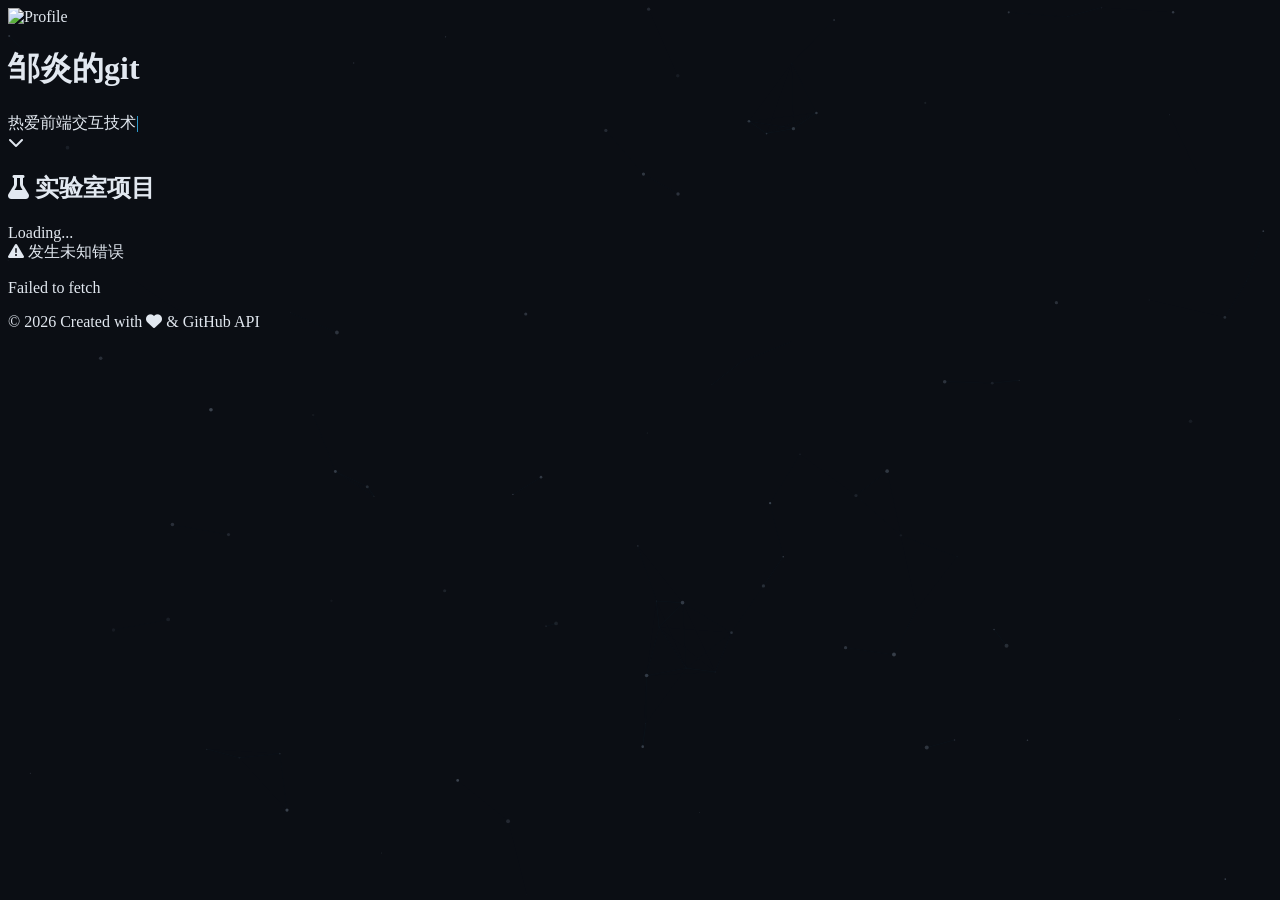
==== index.html @ 2c451dfa "Auto-deploy via Uploader: index.html" ====
<!DOCTYPE html>
<html lang="zh-CN">
<head>
    <meta charset="UTF-8">
    <meta name="viewport" content="width=device-width, initial-scale=1.0">
    <title>我的创意工坊 | Creative Lab</title>
    <script src="https://cdn.tailwindcss.com"></script>
    <link href="https://cdnjs.cloudflare.com/ajax/libs/font-awesome/6.4.0/css/all.min.css" rel="stylesheet">
    <link href="https://fonts.googleapis.com/css2?family=JetBrains+Mono:wght@400;700&family=Noto+Sans+SC:wght@400;700&display=swap" rel="stylesheet">
    
    <script>
        tailwind.config = {
            theme: {
                extend: {
                    fontFamily: {
                        mono: ['"JetBrains Mono"', 'monospace'],
                        sans: ['"Noto Sans SC"', 'sans-serif'],
                    },
                    animation: {
                        'float': 'float 6s ease-in-out infinite',
                        'cursor': 'cursor .75s step-end infinite',
                    },
                    keyframes: {
                        float: {
                            '0%, 100%': { transform: 'translateY(0)' },
                            '50%': { transform: 'translateY(-20px)' },
                        },
                        cursor: {
                            '0%, 100%': { opacity: '1' },
                            '50%': { opacity: '0' },
                        }
                    }
                }
            }
        }
    </script>

    <style>
        body {
            background-color: #0b0e14;
            color: #e2e8f0;
            overflow-x: hidden;
        }

        /* 滚动条美化 */
        ::-webkit-scrollbar { width: 8px; }
        ::-webkit-scrollbar-track { background: #0b0e14; }
        ::-webkit-scrollbar-thumb { background: #334155; border-radius: 4px; }
        ::-webkit-scrollbar-thumb:hover { background: #475569; }

        /* 玻璃拟态卡片 */
        .glass-card {
            background: rgba(30, 41, 59, 0.4);
            backdrop-filter: blur(12px);
            -webkit-backdrop-filter: blur(12px);
            border: 1px solid rgba(255, 255, 255, 0.05);
            transition: all 0.4s cubic-bezier(0.175, 0.885, 0.32, 1.275);
        }

        .glass-card:hover {
            transform: translateY(-10px) scale(1.02);
            background: rgba(30, 41, 59, 0.6);
            border-color: rgba(56, 189, 248, 0.3);
            box-shadow: 0 20px 40px -10px rgba(0, 0, 0, 0.5);
        }

        /* 打字机光标 */
        .typing-cursor::after {
            content: '|';
            animation: cursor .75s step-end infinite;
            color: #38bdf8;
        }

        /* 封面图渐变遮罩 */
        .card-gradient {
            background: linear-gradient(to bottom, transparent 0%, rgba(15, 23, 42, 0.9) 100%);
        }
        
        #canvas-bg {
            position: fixed;
            top: 0;
            left: 0;
            width: 100%;
            height: 100%;
            z-index: -1;
            opacity: 0.6;
        }
    </style>
</head>
<body class="font-sans antialiased selection:bg-blue-500 selection:text-white">

    <!-- 粒子背景 -->
    <canvas id="canvas-bg"></canvas>

    <!-- 核心容器 -->
    <div class="min-h-screen flex flex-col items-center relative z-10">

        <!-- Header / Hero Section -->
        <header class="w-full max-w-6xl px-6 pt-20 pb-12 flex flex-col items-center justify-center text-center min-h-[60vh]">
            
            <!-- 头像容器 -->
            <div class="relative group mb-8">
                <div class="absolute -inset-1 bg-gradient-to-r from-cyan-400 to-purple-600 rounded-full blur opacity-50 group-hover:opacity-100 transition duration-500 animate-float"></div>
                <img id="avatar" src="https://github.com/github.png" 
                     class="relative w-32 h-32 md:w-40 md:h-40 rounded-full border-4 border-slate-900 object-cover shadow-2xl z-10 transition transform group-hover:scale-105" 
                     alt="Profile">
            </div>

            <!-- 名字 -->
            <h1 id="displayName" class="text-4xl md:text-6xl font-bold text-transparent bg-clip-text bg-gradient-to-r from-white to-slate-400 mb-4 tracking-tight">
                Developer
            </h1>

            <!-- 打字机特效区域 -->
            <div class="h-8 md:h-10 mb-8 font-mono text-lg md:text-2xl text-blue-400">
                <span id="typewriter" class="typing-cursor"></span>
            </div>

            <!-- 向下滚动提示 -->
            <div class="absolute bottom-10 animate-bounce cursor-pointer opacity-50 hover:opacity-100 transition" onclick="scrollToProjects()">
                <i class="fa-solid fa-chevron-down text-2xl"></i>
            </div>
        </header>

        <!-- 项目列表区 -->
        <main id="projects-section" class="w-full max-w-7xl px-4 pb-20">
            <div class="flex items-center justify-between mb-8 px-2">
                <h2 class="text-2xl font-bold text-white flex items-center">
                    <i class="fa-solid fa-flask text-purple-500 mr-3"></i> 实验室项目
                </h2>
                <div id="project-count" class="text-xs font-mono text-slate-500 bg-slate-800 px-3 py-1 rounded-full border border-slate-700">
                    Loading...
                </div>
            </div>

            <!-- 项目网格 -->
            <div id="projectGrid" class="grid grid-cols-1 md:grid-cols-2 lg:grid-cols-3 gap-6 md:gap-8">
                <!-- 这里的卡片会由 JS 生成 -->
            </div>

            <!-- 错误提示 -->
            <div id="errorMsg" class="hidden text-center py-12 w-full">
                <div class="inline-block p-4 rounded-lg bg-red-900/20 border border-red-500/30 text-red-400 max-w-xl">
                    <div class="flex flex-col items-center">
                        <i class="fa-solid fa-triangle-exclamation text-3xl mb-3"></i>
                        <span id="errorText" class="font-bold">加载失败</span>
                        <p id="errorDetail" class="text-sm mt-2 text-red-300/70"></p>
                    </div>
                </div>
            </div>
            
            <!-- 加载中 -->
            <div id="loader" class="flex justify-center py-20">
                <div class="flex items-center space-x-2">
                    <div class="w-3 h-3 bg-blue-500 rounded-full animate-bounce" style="animation-delay: 0s"></div>
                    <div class="w-3 h-3 bg-purple-500 rounded-full animate-bounce" style="animation-delay: 0.1s"></div>
                    <div class="w-3 h-3 bg-cyan-500 rounded-full animate-bounce" style="animation-delay: 0.2s"></div>
                </div>
            </div>
        </main>

        <footer class="w-full border-t border-slate-800 bg-slate-900/50 py-8 text-center text-slate-500 text-sm backdrop-blur-sm">
            <p>&copy; <span id="year"></span> Created with <i class="fa-solid fa-heart text-red-500 mx-1"></i> & GitHub API</p>
        </footer>

    </div>

    <!-- 核心逻辑 -->
    <script>
        // ==========================================
        // 👇 这里是唯一需要你修改的地方 👇
        // ==========================================
        const CONFIG = {
            // 你的 GitHub 用户名 (必须完全一致)
            username: "zouyan979", 
            
            // 你的仓库名称 (根据你的截图，我帮你改成了 quanbu)
            // 如果你的游戏其实在 starry-hollow 仓库，请把这里改成 "starry-hollow"
            repo: "quanbu",
            
            // 你的昵称 (显示在网页中间的大标题)
            name: "邹炎的git",
            
            // 打字机显示的文字 (会自动轮播)
            typingTexts: [
                "热爱前端交互技术",
                "正在探索 Web 摄像头的无限可能",
                "HTML5 / Canvas / AI / Creative Coding",
                "这里存放着我的奇思妙想..."
            ]
        };
        // ==========================================
        
        // 初始化页面
        document.getElementById('displayName').innerText = CONFIG.name;
        document.getElementById('avatar').src = `https://github.com/${CONFIG.username}.png`;
        document.getElementById('year').innerText = new Date().getFullYear();

        /* ------------------------------------------------
           1. 打字机特效逻辑
        ------------------------------------------------ */
        const typeWriterElement = document.getElementById('typewriter');
        let textIndex = 0;
        let charIndex = 0;
        let isDeleting = false;
        let typeSpeed = 100;

        function type() {
            const currentText = CONFIG.typingTexts[textIndex];
            
            if (isDeleting) {
                typeWriterElement.innerText = currentText.substring(0, charIndex - 1);
                charIndex--;
                typeSpeed = 50; // 删除速度快一点
            } else {
                typeWriterElement.innerText = currentText.substring(0, charIndex + 1);
                charIndex++;
                typeSpeed = 100; // 打字速度正常
            }

            if (!isDeleting && charIndex === currentText.length) {
                isDeleting = true;
                typeSpeed = 2000; // 打完一句话，停顿2秒
            } else if (isDeleting && charIndex === 0) {
                isDeleting = false;
                textIndex = (textIndex + 1) % CONFIG.typingTexts.length;
                typeSpeed = 500; // 删完一句话，停顿0.5秒
            }

            setTimeout(type, typeSpeed);
        }
        // 启动打字机
        document.addEventListener('DOMContentLoaded', type);


        /* ------------------------------------------------
           2. 智能项目获取与卡片生成
        ------------------------------------------------ */
        async function fetchProjects() {
            const grid = document.getElementById('projectGrid');
            const loader = document.getElementById('loader');
            const errorArea = document.getElementById('errorMsg');
            const countBadge = document.getElementById('project-count');
            const errorText = document.getElementById('errorText');
            const errorDetail = document.getElementById('errorDetail');

            try {
                // 加上时间戳防止缓存
                const response = await fetch(`https://api.github.com/repos/${CONFIG.username}/${CONFIG.repo}/contents/?t=${Date.now()}`);
                
                if (!response.ok) {
                    if (response.status === 403) {
                        throw new Error("访问频率受限 (403)");
                    } else if (response.status === 404) {
                        throw new Error("找不到仓库 (404)");
                    } else {
                        throw new Error(`连接错误 (${response.status})`);
                    }
                }
                
                const data = await response.json();

                // 筛选 HTML 文件
                const projects = data.filter(file => 
                    file.name.endsWith('.html') && 
                    file.name !== 'index.html' && 
                    file.name !== 'uploader.html' && 
                    !file.name.includes('404')
                );

                loader.classList.add('hidden');
                countBadge.innerText = `${projects.length} Projects`;

                if (projects.length === 0) {
                    grid.innerHTML = `<div class="col-span-full text-center text-slate-500 py-10 border border-dashed border-slate-700 rounded-xl">
                        <i class="fa-solid fa-box-open text-4xl mb-4"></i><br>
                        仓库 "${CONFIG.repo}" 里还没有 HTML 文件。<br>快去上传你的第一个作品吧！
                    </div>`;
                    return;
                }

                projects.forEach((file, index) => {
                    // 延迟动画，制造瀑布流效果
                    setTimeout(() => {
                        const card = createCard(file);
                        grid.innerHTML += card;
                    }, index * 100);
                });

            } catch (err) {
                loader.classList.add('hidden');
                errorArea.classList.remove('hidden');
                
                if (err.message.includes("403")) {
                    errorText.innerText = "刷新太快，触发 GitHub 限制";
                    errorDetail.innerText = "GitHub 限制每小时只能请求 60 次 API。您刚才刷新次数过多。\n请休息 30-60 分钟后再试，或者切换手机热点（换个IP）试试。";
                } else if (err.message.includes("404")) {
                    errorText.innerText = `找不到仓库 "${CONFIG.repo}"`;
                    errorDetail.innerText = `请确认 settings 里仓库名是否为 "${CONFIG.repo}"，且状态为 Public。`;
                } else {
                    errorText.innerText = "发生未知错误";
                    errorDetail.innerText = err.message;
                }
            }
        }

        // 根据文件名生成好看的样式
        function getProjectStyle(filename) {
            const name = filename.toLowerCase();
            
            // 默认样式
            let style = {
                gradient: "from-slate-700 to-slate-900",
                icon: "fa-code",
                tag: "Experiment",
                color: "text-slate-400"
            };

            // 规则匹配
            if (name.includes('magic') || name.includes('cloak') || name.includes('隐形')) {
                style = { gradient: "from-violet-600 to-indigo-600", icon: "fa-wand-magic-sparkles", tag: "Visual FX", color: "text-violet-400" };
            } else if (name.includes('game') || name.includes('123') || name.includes('red') || name.includes('play')) {
                style = { gradient: "from-rose-500 to-red-600", icon: "fa-gamepad", tag: "Game", color: "text-rose-400" };
            } else if (name.includes('cam') || name.includes('photo') || name.includes('mirror')) {
                style = { gradient: "from-cyan-500 to-blue-600", icon: "fa-camera", tag: "WebCam", color: "text-cyan-400" };
            } else if (name.includes('ai') || name.includes('gpt') || name.includes('smart')) {
                style = { gradient: "from-emerald-400 to-teal-600", icon: "fa-robot", tag: "AI Demo", color: "text-emerald-400" };
            }

            return style;
        }

        function createCard(file) {
            const cleanName = file.name.replace('.html', '').replace(/[-_]/g, ' ').toUpperCase();
            const url = `https://${CONFIG.username}.github.io/${CONFIG.repo}/${file.name}`;
            const style = getProjectStyle(file.name);

            return `
            <a href="${url}" class="glass-card block relative rounded-2xl overflow-hidden group h-64 flex flex-col justify-between animate-float" style="animation-duration: ${6 + Math.random() * 4}s; animation-delay: ${Math.random()}s;">
                <!-- 顶部视觉区域 -->
                <div class="h-32 bg-gradient-to-br ${style.gradient} relative p-6 flex flex-col justify-between transition-all duration-500 group-hover:h-full group-hover:scale-110">
                    <div class="flex justify-between items-start z-10">
                        <div class="bg-black/30 backdrop-blur-md p-3 rounded-lg text-white shadow-lg">
                            <i class="fa-solid ${style.icon} text-xl"></i>
                        </div>
                        <span class="text-[10px] font-bold tracking-wider uppercase bg-white/20 px-2 py-1 rounded text-white backdrop-blur-md border border-white/10">
                            ${style.tag}
                        </span>
                    </div>
                    <!-- 装饰图案 -->
                    <i class="fa-solid ${style.icon} absolute -bottom-6 -right-6 text-9xl opacity-10 rotate-12 group-hover:rotate-0 transition duration-700"></i>
                </div>

                <!-- 底部信息区域 -->
                <div class="p-6 relative bg-slate-900/40 flex-1 flex flex-col justify-end">
                    <!-- 渐变遮罩，防止文字看不清 -->
                    <div class="absolute inset-0 card-gradient opacity-0 group-hover:opacity-100 transition duration-300 pointer-events-none"></div>
                    
                    <div class="relative z-10">
                        <h3 class="text-xl font-bold text-white mb-1 group-hover:text-transparent group-hover:bg-clip-text group-hover:bg-gradient-to-r group-hover:from-white group-hover:to-slate-300 transition-all">
                            ${cleanName}
                        </h3>
                        <p class="text-xs text-slate-400 group-hover:text-white/80 transition-colors">
                            点击进入体验 <i class="fa-solid fa-arrow-right ml-1 opacity-0 group-hover:opacity-100 group-hover:translate-x-1 transition-all"></i>
                        </p>
                    </div>
                </div>
            </a>
            `;
        }

        function scrollToProjects() {
            document.getElementById('projects-section').scrollIntoView({ behavior: 'smooth' });
        }

        fetchProjects();

        /* ------------------------------------------------
           3. 粒子星空背景 (Canvas)
        ------------------------------------------------ */
        const canvas = document.getElementById('canvas-bg');
        const ctx = canvas.getContext('2d');
        let width, height;
        let particles = [];

        function resize() {
            width = canvas.width = window.innerWidth;
            height = canvas.height = window.innerHeight;
        }
        window.addEventListener('resize', resize);
        resize();

        class Particle {
            constructor() {
                this.x = Math.random() * width;
                this.y = Math.random() * height;
                this.vx = (Math.random() - 0.5) * 0.5;
                this.vy = (Math.random() - 0.5) * 0.5;
                this.size = Math.random() * 2;
                this.alpha = Math.random() * 0.5 + 0.1;
            }
            update() {
                this.x += this.vx;
                this.y += this.vy;
                if (this.x < 0) this.x = width;
                if (this.x > width) this.x = 0;
                if (this.y < 0) this.y = height;
                if (this.y > height) this.y = 0;
            }
            draw() {
                ctx.fillStyle = `rgba(148, 163, 184, ${this.alpha})`; // Slate-400
                ctx.beginPath();
                ctx.arc(this.x, this.y, this.size, 0, Math.PI * 2);
                ctx.fill();
            }
        }

        function initParticles() {
            particles = [];
            const count = Math.min(window.innerWidth / 10, 100); // 根据屏幕宽度决定数量
            for (let i = 0; i < count; i++) {
                particles.push(new Particle());
            }
        }

        function animateParticles() {
            ctx.clearRect(0, 0, width, height);
            
            // 连线逻辑
            for (let i = 0; i < particles.length; i++) {
                const p = particles[i];
                p.update();
                p.draw();

                for (let j = i + 1; j < particles.length; j++) {
                    const p2 = particles[j];
                    const dx = p.x - p2.x;
                    const dy = p.y - p2.y;
                    const dist = Math.sqrt(dx*dx + dy*dy);

                    if (dist < 100) {
                        ctx.strokeStyle = `rgba(56, 189, 248, ${0.1 - dist/1000})`; // Blue line
                        ctx.lineWidth = 0.5;
                        ctx.beginPath();
                        ctx.moveTo(p.x, p.y);
                        ctx.lineTo(p2.x, p2.y);
                        ctx.stroke();
                    }
                }
            }
            requestAnimationFrame(animateParticles);
        }

        initParticles();
        animateParticles();

    </script>
</body>
</html>
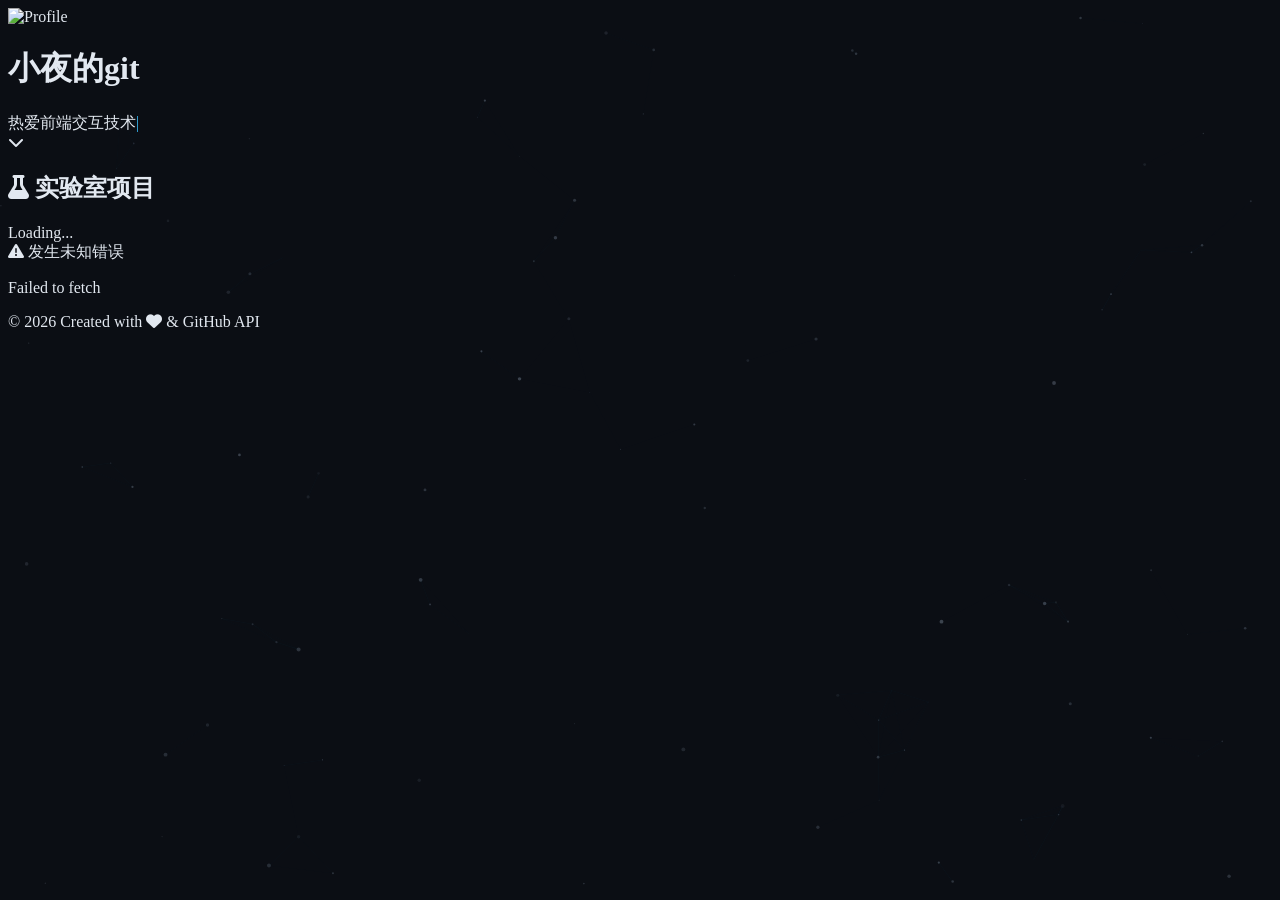
==== commit a14e7980: "Update index.html" ====
--- a/index.html
+++ b/index.html
@@ -179,7 +179,7 @@
             repo: "quanbu",
             
             // 你的昵称 (显示在网页中间的大标题)
-            name: "邹炎的git",
+            name: "小夜的git",
             
             // 打字机显示的文字 (会自动轮播)
             typingTexts: [
@@ -456,4 +456,5 @@
 
     </script>
 </body>
-</html>+
+</html>
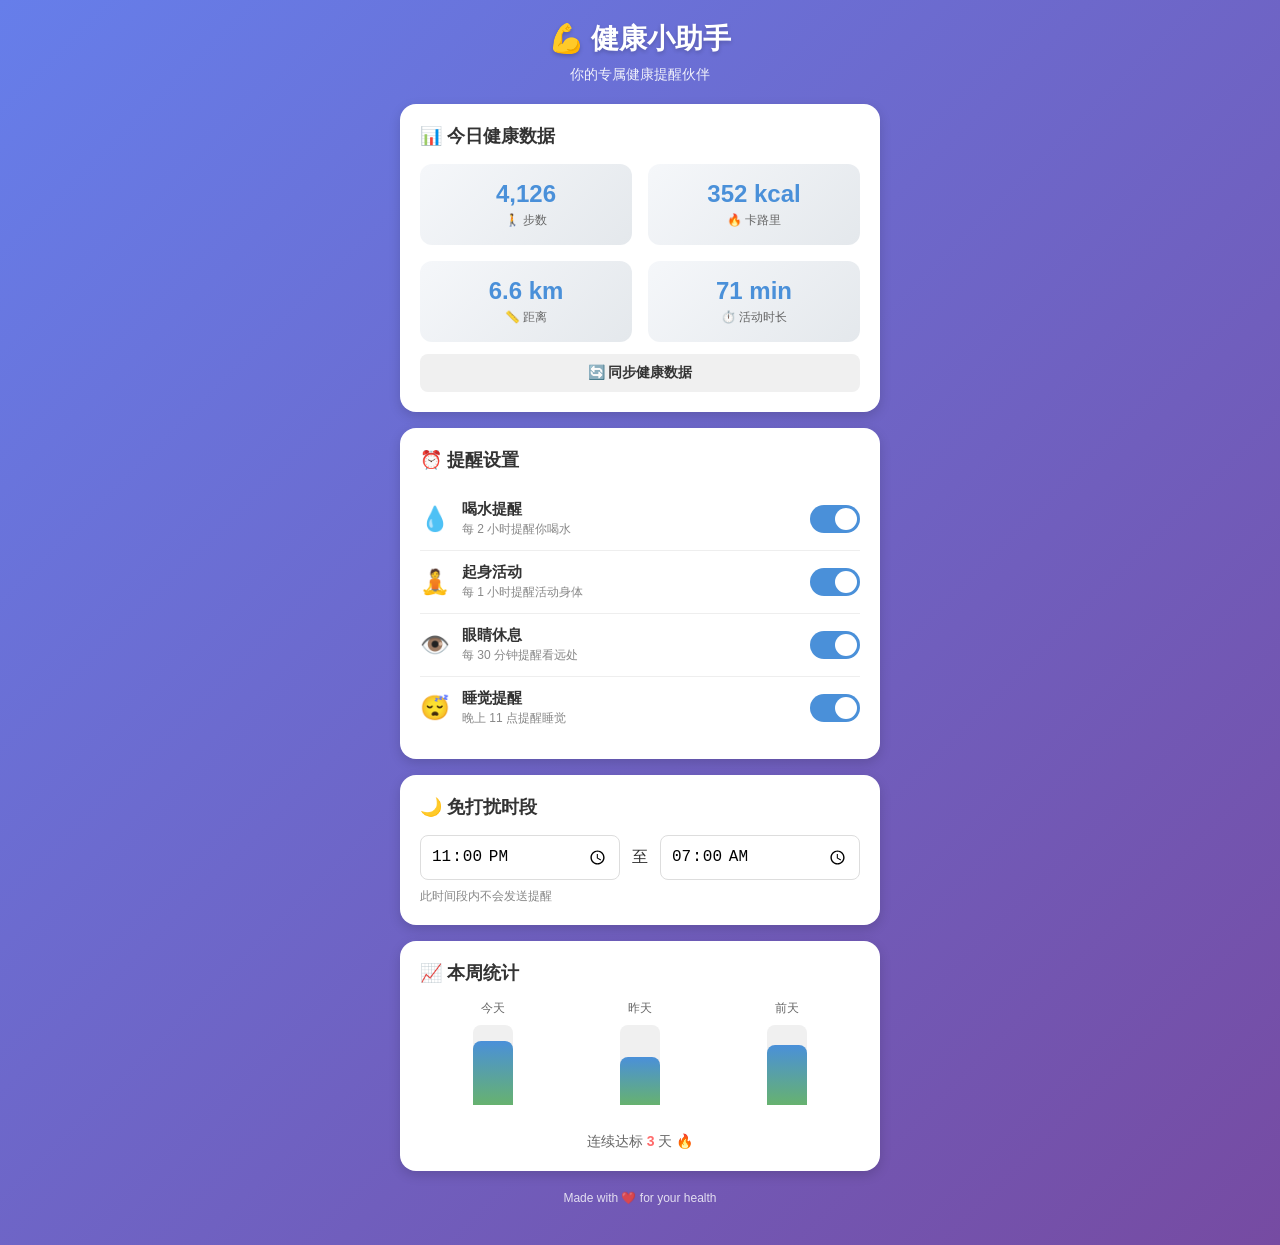
==== commit 4ea24488: "Initial commit: Health Reminder PWA" ====
--- a/index.html
+++ b/index.html
@@ -1,460 +1,152 @@
-<!DOCTYPE html>
-<html lang="zh-CN">
-<head>
-    <meta charset="UTF-8">
-    <meta name="viewport" content="width=device-width, initial-scale=1.0">
-    <title>我的创意工坊 | Creative Lab</title>
-    <script src="https://cdn.tailwindcss.com"></script>
-    <link href="https://cdnjs.cloudflare.com/ajax/libs/font-awesome/6.4.0/css/all.min.css" rel="stylesheet">
-    <link href="https://fonts.googleapis.com/css2?family=JetBrains+Mono:wght@400;700&family=Noto+Sans+SC:wght@400;700&display=swap" rel="stylesheet">
-    
-    <script>
-        tailwind.config = {
-            theme: {
-                extend: {
-                    fontFamily: {
-                        mono: ['"JetBrains Mono"', 'monospace'],
-                        sans: ['"Noto Sans SC"', 'sans-serif'],
-                    },
-                    animation: {
-                        'float': 'float 6s ease-in-out infinite',
-                        'cursor': 'cursor .75s step-end infinite',
-                    },
-                    keyframes: {
-                        float: {
-                            '0%, 100%': { transform: 'translateY(0)' },
-                            '50%': { transform: 'translateY(-20px)' },
-                        },
-                        cursor: {
-                            '0%, 100%': { opacity: '1' },
-                            '50%': { opacity: '0' },
-                        }
-                    }
-                }
-            }
-        }
-    </script>
-
-    <style>
-        body {
-            background-color: #0b0e14;
-            color: #e2e8f0;
-            overflow-x: hidden;
-        }
-
-        /* 滚动条美化 */
-        ::-webkit-scrollbar { width: 8px; }
-        ::-webkit-scrollbar-track { background: #0b0e14; }
-        ::-webkit-scrollbar-thumb { background: #334155; border-radius: 4px; }
-        ::-webkit-scrollbar-thumb:hover { background: #475569; }
-
-        /* 玻璃拟态卡片 */
-        .glass-card {
-            background: rgba(30, 41, 59, 0.4);
-            backdrop-filter: blur(12px);
-            -webkit-backdrop-filter: blur(12px);
-            border: 1px solid rgba(255, 255, 255, 0.05);
-            transition: all 0.4s cubic-bezier(0.175, 0.885, 0.32, 1.275);
-        }
-
-        .glass-card:hover {
-            transform: translateY(-10px) scale(1.02);
-            background: rgba(30, 41, 59, 0.6);
-            border-color: rgba(56, 189, 248, 0.3);
-            box-shadow: 0 20px 40px -10px rgba(0, 0, 0, 0.5);
-        }
-
-        /* 打字机光标 */
-        .typing-cursor::after {
-            content: '|';
-            animation: cursor .75s step-end infinite;
-            color: #38bdf8;
-        }
-
-        /* 封面图渐变遮罩 */
-        .card-gradient {
-            background: linear-gradient(to bottom, transparent 0%, rgba(15, 23, 42, 0.9) 100%);
-        }
-        
-        #canvas-bg {
-            position: fixed;
-            top: 0;
-            left: 0;
-            width: 100%;
-            height: 100%;
-            z-index: -1;
-            opacity: 0.6;
-        }
-    </style>
-</head>
-<body class="font-sans antialiased selection:bg-blue-500 selection:text-white">
-
-    <!-- 粒子背景 -->
-    <canvas id="canvas-bg"></canvas>
-
-    <!-- 核心容器 -->
-    <div class="min-h-screen flex flex-col items-center relative z-10">
-
-        <!-- Header / Hero Section -->
-        <header class="w-full max-w-6xl px-6 pt-20 pb-12 flex flex-col items-center justify-center text-center min-h-[60vh]">
-            
-            <!-- 头像容器 -->
-            <div class="relative group mb-8">
-                <div class="absolute -inset-1 bg-gradient-to-r from-cyan-400 to-purple-600 rounded-full blur opacity-50 group-hover:opacity-100 transition duration-500 animate-float"></div>
-                <img id="avatar" src="https://github.com/github.png" 
-                     class="relative w-32 h-32 md:w-40 md:h-40 rounded-full border-4 border-slate-900 object-cover shadow-2xl z-10 transition transform group-hover:scale-105" 
-                     alt="Profile">
-            </div>
-
-            <!-- 名字 -->
-            <h1 id="displayName" class="text-4xl md:text-6xl font-bold text-transparent bg-clip-text bg-gradient-to-r from-white to-slate-400 mb-4 tracking-tight">
-                Developer
-            </h1>
-
-            <!-- 打字机特效区域 -->
-            <div class="h-8 md:h-10 mb-8 font-mono text-lg md:text-2xl text-blue-400">
-                <span id="typewriter" class="typing-cursor"></span>
-            </div>
-
-            <!-- 向下滚动提示 -->
-            <div class="absolute bottom-10 animate-bounce cursor-pointer opacity-50 hover:opacity-100 transition" onclick="scrollToProjects()">
-                <i class="fa-solid fa-chevron-down text-2xl"></i>
-            </div>
-        </header>
-
-        <!-- 项目列表区 -->
-        <main id="projects-section" class="w-full max-w-7xl px-4 pb-20">
-            <div class="flex items-center justify-between mb-8 px-2">
-                <h2 class="text-2xl font-bold text-white flex items-center">
-                    <i class="fa-solid fa-flask text-purple-500 mr-3"></i> 实验室项目
-                </h2>
-                <div id="project-count" class="text-xs font-mono text-slate-500 bg-slate-800 px-3 py-1 rounded-full border border-slate-700">
-                    Loading...
-                </div>
-            </div>
-
-            <!-- 项目网格 -->
-            <div id="projectGrid" class="grid grid-cols-1 md:grid-cols-2 lg:grid-cols-3 gap-6 md:gap-8">
-                <!-- 这里的卡片会由 JS 生成 -->
-            </div>
-
-            <!-- 错误提示 -->
-            <div id="errorMsg" class="hidden text-center py-12 w-full">
-                <div class="inline-block p-4 rounded-lg bg-red-900/20 border border-red-500/30 text-red-400 max-w-xl">
-                    <div class="flex flex-col items-center">
-                        <i class="fa-solid fa-triangle-exclamation text-3xl mb-3"></i>
-                        <span id="errorText" class="font-bold">加载失败</span>
-                        <p id="errorDetail" class="text-sm mt-2 text-red-300/70"></p>
-                    </div>
-                </div>
-            </div>
-            
-            <!-- 加载中 -->
-            <div id="loader" class="flex justify-center py-20">
-                <div class="flex items-center space-x-2">
-                    <div class="w-3 h-3 bg-blue-500 rounded-full animate-bounce" style="animation-delay: 0s"></div>
-                    <div class="w-3 h-3 bg-purple-500 rounded-full animate-bounce" style="animation-delay: 0.1s"></div>
-                    <div class="w-3 h-3 bg-cyan-500 rounded-full animate-bounce" style="animation-delay: 0.2s"></div>
-                </div>
-            </div>
-        </main>
-
-        <footer class="w-full border-t border-slate-800 bg-slate-900/50 py-8 text-center text-slate-500 text-sm backdrop-blur-sm">
-            <p>&copy; <span id="year"></span> Created with <i class="fa-solid fa-heart text-red-500 mx-1"></i> & GitHub API</p>
-        </footer>
-
-    </div>
-
-    <!-- 核心逻辑 -->
-    <script>
-        // ==========================================
-        // 👇 这里是唯一需要你修改的地方 👇
-        // ==========================================
-        const CONFIG = {
-            // 你的 GitHub 用户名 (必须完全一致)
-            username: "zouyan979", 
-            
-            // 你的仓库名称 (根据你的截图，我帮你改成了 quanbu)
-            // 如果你的游戏其实在 starry-hollow 仓库，请把这里改成 "starry-hollow"
-            repo: "quanbu",
-            
-            // 你的昵称 (显示在网页中间的大标题)
-            name: "小夜的git",
-            
-            // 打字机显示的文字 (会自动轮播)
-            typingTexts: [
-                "热爱前端交互技术",
-                "正在探索 Web 摄像头的无限可能",
-                "HTML5 / Canvas / AI / Creative Coding",
-                "这里存放着我的奇思妙想..."
-            ]
-        };
-        // ==========================================
-        
-        // 初始化页面
-        document.getElementById('displayName').innerText = CONFIG.name;
-        document.getElementById('avatar').src = `https://github.com/${CONFIG.username}.png`;
-        document.getElementById('year').innerText = new Date().getFullYear();
-
-        /* ------------------------------------------------
-           1. 打字机特效逻辑
-        ------------------------------------------------ */
-        const typeWriterElement = document.getElementById('typewriter');
-        let textIndex = 0;
-        let charIndex = 0;
-        let isDeleting = false;
-        let typeSpeed = 100;
-
-        function type() {
-            const currentText = CONFIG.typingTexts[textIndex];
-            
-            if (isDeleting) {
-                typeWriterElement.innerText = currentText.substring(0, charIndex - 1);
-                charIndex--;
-                typeSpeed = 50; // 删除速度快一点
-            } else {
-                typeWriterElement.innerText = currentText.substring(0, charIndex + 1);
-                charIndex++;
-                typeSpeed = 100; // 打字速度正常
-            }
-
-            if (!isDeleting && charIndex === currentText.length) {
-                isDeleting = true;
-                typeSpeed = 2000; // 打完一句话，停顿2秒
-            } else if (isDeleting && charIndex === 0) {
-                isDeleting = false;
-                textIndex = (textIndex + 1) % CONFIG.typingTexts.length;
-                typeSpeed = 500; // 删完一句话，停顿0.5秒
-            }
-
-            setTimeout(type, typeSpeed);
-        }
-        // 启动打字机
-        document.addEventListener('DOMContentLoaded', type);
-
-
-        /* ------------------------------------------------
-           2. 智能项目获取与卡片生成
-        ------------------------------------------------ */
-        async function fetchProjects() {
-            const grid = document.getElementById('projectGrid');
-            const loader = document.getElementById('loader');
-            const errorArea = document.getElementById('errorMsg');
-            const countBadge = document.getElementById('project-count');
-            const errorText = document.getElementById('errorText');
-            const errorDetail = document.getElementById('errorDetail');
-
-            try {
-                // 加上时间戳防止缓存
-                const response = await fetch(`https://api.github.com/repos/${CONFIG.username}/${CONFIG.repo}/contents/?t=${Date.now()}`);
-                
-                if (!response.ok) {
-                    if (response.status === 403) {
-                        throw new Error("访问频率受限 (403)");
-                    } else if (response.status === 404) {
-                        throw new Error("找不到仓库 (404)");
-                    } else {
-                        throw new Error(`连接错误 (${response.status})`);
-                    }
-                }
-                
-                const data = await response.json();
-
-                // 筛选 HTML 文件
-                const projects = data.filter(file => 
-                    file.name.endsWith('.html') && 
-                    file.name !== 'index.html' && 
-                    file.name !== 'uploader.html' && 
-                    !file.name.includes('404')
-                );
-
-                loader.classList.add('hidden');
-                countBadge.innerText = `${projects.length} Projects`;
-
-                if (projects.length === 0) {
-                    grid.innerHTML = `<div class="col-span-full text-center text-slate-500 py-10 border border-dashed border-slate-700 rounded-xl">
-                        <i class="fa-solid fa-box-open text-4xl mb-4"></i><br>
-                        仓库 "${CONFIG.repo}" 里还没有 HTML 文件。<br>快去上传你的第一个作品吧！
-                    </div>`;
-                    return;
-                }
-
-                projects.forEach((file, index) => {
-                    // 延迟动画，制造瀑布流效果
-                    setTimeout(() => {
-                        const card = createCard(file);
-                        grid.innerHTML += card;
-                    }, index * 100);
-                });
-
-            } catch (err) {
-                loader.classList.add('hidden');
-                errorArea.classList.remove('hidden');
-                
-                if (err.message.includes("403")) {
-                    errorText.innerText = "刷新太快，触发 GitHub 限制";
-                    errorDetail.innerText = "GitHub 限制每小时只能请求 60 次 API。您刚才刷新次数过多。\n请休息 30-60 分钟后再试，或者切换手机热点（换个IP）试试。";
-                } else if (err.message.includes("404")) {
-                    errorText.innerText = `找不到仓库 "${CONFIG.repo}"`;
-                    errorDetail.innerText = `请确认 settings 里仓库名是否为 "${CONFIG.repo}"，且状态为 Public。`;
-                } else {
-                    errorText.innerText = "发生未知错误";
-                    errorDetail.innerText = err.message;
-                }
-            }
-        }
-
-        // 根据文件名生成好看的样式
-        function getProjectStyle(filename) {
-            const name = filename.toLowerCase();
-            
-            // 默认样式
-            let style = {
-                gradient: "from-slate-700 to-slate-900",
-                icon: "fa-code",
-                tag: "Experiment",
-                color: "text-slate-400"
-            };
-
-            // 规则匹配
-            if (name.includes('magic') || name.includes('cloak') || name.includes('隐形')) {
-                style = { gradient: "from-violet-600 to-indigo-600", icon: "fa-wand-magic-sparkles", tag: "Visual FX", color: "text-violet-400" };
-            } else if (name.includes('game') || name.includes('123') || name.includes('red') || name.includes('play')) {
-                style = { gradient: "from-rose-500 to-red-600", icon: "fa-gamepad", tag: "Game", color: "text-rose-400" };
-            } else if (name.includes('cam') || name.includes('photo') || name.includes('mirror')) {
-                style = { gradient: "from-cyan-500 to-blue-600", icon: "fa-camera", tag: "WebCam", color: "text-cyan-400" };
-            } else if (name.includes('ai') || name.includes('gpt') || name.includes('smart')) {
-                style = { gradient: "from-emerald-400 to-teal-600", icon: "fa-robot", tag: "AI Demo", color: "text-emerald-400" };
-            }
-
-            return style;
-        }
-
-        function createCard(file) {
-            const cleanName = file.name.replace('.html', '').replace(/[-_]/g, ' ').toUpperCase();
-            const url = `https://${CONFIG.username}.github.io/${CONFIG.repo}/${file.name}`;
-            const style = getProjectStyle(file.name);
-
-            return `
-            <a href="${url}" class="glass-card block relative rounded-2xl overflow-hidden group h-64 flex flex-col justify-between animate-float" style="animation-duration: ${6 + Math.random() * 4}s; animation-delay: ${Math.random()}s;">
-                <!-- 顶部视觉区域 -->
-                <div class="h-32 bg-gradient-to-br ${style.gradient} relative p-6 flex flex-col justify-between transition-all duration-500 group-hover:h-full group-hover:scale-110">
-                    <div class="flex justify-between items-start z-10">
-                        <div class="bg-black/30 backdrop-blur-md p-3 rounded-lg text-white shadow-lg">
-                            <i class="fa-solid ${style.icon} text-xl"></i>
-                        </div>
-                        <span class="text-[10px] font-bold tracking-wider uppercase bg-white/20 px-2 py-1 rounded text-white backdrop-blur-md border border-white/10">
-                            ${style.tag}
-                        </span>
-                    </div>
-                    <!-- 装饰图案 -->
-                    <i class="fa-solid ${style.icon} absolute -bottom-6 -right-6 text-9xl opacity-10 rotate-12 group-hover:rotate-0 transition duration-700"></i>
-                </div>
-
-                <!-- 底部信息区域 -->
-                <div class="p-6 relative bg-slate-900/40 flex-1 flex flex-col justify-end">
-                    <!-- 渐变遮罩，防止文字看不清 -->
-                    <div class="absolute inset-0 card-gradient opacity-0 group-hover:opacity-100 transition duration-300 pointer-events-none"></div>
-                    
-                    <div class="relative z-10">
-                        <h3 class="text-xl font-bold text-white mb-1 group-hover:text-transparent group-hover:bg-clip-text group-hover:bg-gradient-to-r group-hover:from-white group-hover:to-slate-300 transition-all">
-                            ${cleanName}
-                        </h3>
-                        <p class="text-xs text-slate-400 group-hover:text-white/80 transition-colors">
-                            点击进入体验 <i class="fa-solid fa-arrow-right ml-1 opacity-0 group-hover:opacity-100 group-hover:translate-x-1 transition-all"></i>
-                        </p>
-                    </div>
-                </div>
-            </a>
-            `;
-        }
-
-        function scrollToProjects() {
-            document.getElementById('projects-section').scrollIntoView({ behavior: 'smooth' });
-        }
-
-        fetchProjects();
-
-        /* ------------------------------------------------
-           3. 粒子星空背景 (Canvas)
-        ------------------------------------------------ */
-        const canvas = document.getElementById('canvas-bg');
-        const ctx = canvas.getContext('2d');
-        let width, height;
-        let particles = [];
-
-        function resize() {
-            width = canvas.width = window.innerWidth;
-            height = canvas.height = window.innerHeight;
-        }
-        window.addEventListener('resize', resize);
-        resize();
-
-        class Particle {
-            constructor() {
-                this.x = Math.random() * width;
-                this.y = Math.random() * height;
-                this.vx = (Math.random() - 0.5) * 0.5;
-                this.vy = (Math.random() - 0.5) * 0.5;
-                this.size = Math.random() * 2;
-                this.alpha = Math.random() * 0.5 + 0.1;
-            }
-            update() {
-                this.x += this.vx;
-                this.y += this.vy;
-                if (this.x < 0) this.x = width;
-                if (this.x > width) this.x = 0;
-                if (this.y < 0) this.y = height;
-                if (this.y > height) this.y = 0;
-            }
-            draw() {
-                ctx.fillStyle = `rgba(148, 163, 184, ${this.alpha})`; // Slate-400
-                ctx.beginPath();
-                ctx.arc(this.x, this.y, this.size, 0, Math.PI * 2);
-                ctx.fill();
-            }
-        }
-
-        function initParticles() {
-            particles = [];
-            const count = Math.min(window.innerWidth / 10, 100); // 根据屏幕宽度决定数量
-            for (let i = 0; i < count; i++) {
-                particles.push(new Particle());
-            }
-        }
-
-        function animateParticles() {
-            ctx.clearRect(0, 0, width, height);
-            
-            // 连线逻辑
-            for (let i = 0; i < particles.length; i++) {
-                const p = particles[i];
-                p.update();
-                p.draw();
-
-                for (let j = i + 1; j < particles.length; j++) {
-                    const p2 = particles[j];
-                    const dx = p.x - p2.x;
-                    const dy = p.y - p2.y;
-                    const dist = Math.sqrt(dx*dx + dy*dy);
-
-                    if (dist < 100) {
-                        ctx.strokeStyle = `rgba(56, 189, 248, ${0.1 - dist/1000})`; // Blue line
-                        ctx.lineWidth = 0.5;
-                        ctx.beginPath();
-                        ctx.moveTo(p.x, p.y);
-                        ctx.lineTo(p2.x, p2.y);
-                        ctx.stroke();
-                    }
-                }
-            }
-            requestAnimationFrame(animateParticles);
-        }
-
-        initParticles();
-        animateParticles();
-
-    </script>
-</body>
-
-</html>
+<!DOCTYPE html>
+<html lang="zh-CN">
+<head>
+  <meta charset="UTF-8">
+  <meta name="viewport" content="width=device-width, initial-scale=1.0">
+  <meta name="theme-color" content="#4A90D9">
+  <meta name="apple-mobile-web-app-capable" content="yes">
+  <meta name="apple-mobile-web-app-status-bar-style" content="black-translucent">
+  <title>健康小助手</title>
+  <link rel="manifest" href="manifest.json">
+  <link rel="apple-touch-icon" href="icon-192.png">
+  <link rel="stylesheet" href="style.css">
+</head>
+<body>
+  <div class="app">
+    <!-- 头部 -->
+    <header class="header">
+      <h1>💪 健康小助手</h1>
+      <p class="subtitle">你的专属健康提醒伙伴</p>
+    </header>
+
+    <!-- 通知权限 -->
+    <div id="notification-banner" class="banner hidden">
+      <p>🔔 开启通知提醒，不错过任何健康提示</p>
+      <button id="enable-notification" class="btn btn-primary">开启通知</button>
+    </div>
+
+    <!-- 健康数据卡片 -->
+    <section class="card health-data">
+      <h2>📊 今日健康数据</h2>
+      <div class="stats-grid">
+        <div class="stat">
+          <div class="stat-value" id="steps-count">--</div>
+          <div class="stat-label">🚶 步数</div>
+        </div>
+        <div class="stat">
+          <div class="stat-value" id="calories-count">--</div>
+          <div class="stat-label">🔥 卡路里</div>
+        </div>
+        <div class="stat">
+          <div class="stat-value" id="distance-count">--</div>
+          <div class="stat-label">📏 距离</div>
+        </div>
+        <div class="stat">
+          <div class="stat-value" id="active-minutes">--</div>
+          <div class="stat-label">⏱️ 活动时长</div>
+        </div>
+      </div>
+      <button id="sync-health" class="btn btn-secondary">🔄 同步健康数据</button>
+    </section>
+
+    <!-- 提醒设置 -->
+    <section class="card reminders">
+      <h2>⏰ 提醒设置</h2>
+      
+      <div class="reminder-item">
+        <div class="reminder-info">
+          <span class="reminder-icon">💧</span>
+          <div>
+            <div class="reminder-name">喝水提醒</div>
+            <div class="reminder-desc">每 2 小时提醒你喝水</div>
+          </div>
+        </div>
+        <label class="switch">
+          <input type="checkbox" id="toggle-water" checked>
+          <span class="slider"></span>
+        </label>
+      </div>
+
+      <div class="reminder-item">
+        <div class="reminder-info">
+          <span class="reminder-icon">🧘</span>
+          <div>
+            <div class="reminder-name">起身活动</div>
+            <div class="reminder-desc">每 1 小时提醒活动身体</div>
+          </div>
+        </div>
+        <label class="switch">
+          <input type="checkbox" id="toggle-move" checked>
+          <span class="slider"></span>
+        </label>
+      </div>
+
+      <div class="reminder-item">
+        <div class="reminder-info">
+          <span class="reminder-icon">👁️</span>
+          <div>
+            <div class="reminder-name">眼睛休息</div>
+            <div class="reminder-desc">每 30 分钟提醒看远处</div>
+          </div>
+        </div>
+        <label class="switch">
+          <input type="checkbox" id="toggle-eyes" checked>
+          <span class="slider"></span>
+        </label>
+      </div>
+
+      <div class="reminder-item">
+        <div class="reminder-info">
+          <span class="reminder-icon">😴</span>
+          <div>
+            <div class="reminder-name">睡觉提醒</div>
+            <div class="reminder-desc">晚上 11 点提醒睡觉</div>
+          </div>
+        </div>
+        <label class="switch">
+          <input type="checkbox" id="toggle-sleep" checked>
+          <span class="slider"></span>
+        </label>
+      </div>
+    </section>
+
+    <!-- 免打扰时段 -->
+    <section class="card dnd-mode">
+      <h2>🌙 免打扰时段</h2>
+      <div class="time-range">
+        <input type="time" id="dnd-start" value="23:00">
+        <span>至</span>
+        <input type="time" id="dnd-end" value="07:00">
+      </div>
+      <p class="hint">此时间段内不会发送提醒</p>
+    </section>
+
+    <!-- 统计 -->
+    <section class="card stats">
+      <h2>📈 本周统计</h2>
+      <div class="week-stats">
+        <div class="day-stat">
+          <span class="day-name">今天</span>
+          <div class="day-bar"><div class="bar-fill" style="height: 80%"></div></div>
+        </div>
+        <div class="day-stat">
+          <span class="day-name">昨天</span>
+          <div class="day-bar"><div class="bar-fill" style="height: 60%"></div></div>
+        </div>
+        <div class="day-stat">
+          <span class="day-name">前天</span>
+          <div class="day-bar"><div class="bar-fill" style="height: 75%"></div></div>
+        </div>
+      </div>
+      <p class="stat-summary">连续达标 <strong id="streak-days">3</strong> 天 🔥</p>
+    </section>
+
+    <!-- 底部 -->
+    <footer class="footer">
+      <p>Made with ❤️ for your health</p>
+    </footer>
+  </div>
+
+  <script src="app.js"></script>
+</body>
+</html>
--- a/style.css
+++ b/style.css
@@ -0,0 +1,325 @@
+* {
+  margin: 0;
+  padding: 0;
+  box-sizing: border-box;
+}
+
+body {
+  font-family: -apple-system, BlinkMacSystemFont, 'Segoe UI', Roboto, 'Helvetica Neue', Arial, sans-serif;
+  background: linear-gradient(135deg, #667eea 0%, #764ba2 100%);
+  min-height: 100vh;
+  padding: 20px;
+  color: #333;
+}
+
+.app {
+  max-width: 480px;
+  margin: 0 auto;
+}
+
+/* 头部 */
+.header {
+  text-align: center;
+  color: white;
+  margin-bottom: 20px;
+}
+
+.header h1 {
+  font-size: 28px;
+  font-weight: 700;
+  margin-bottom: 8px;
+  text-shadow: 0 2px 4px rgba(0,0,0,0.2);
+}
+
+.subtitle {
+  font-size: 14px;
+  opacity: 0.9;
+}
+
+/* 卡片通用样式 */
+.card {
+  background: white;
+  border-radius: 16px;
+  padding: 20px;
+  margin-bottom: 16px;
+  box-shadow: 0 4px 12px rgba(0,0,0,0.15);
+}
+
+.card h2 {
+  font-size: 18px;
+  margin-bottom: 16px;
+  color: #333;
+}
+
+/* 通知横幅 */
+.banner {
+  background: linear-gradient(135deg, #4A90D9 0%, #67B26F 100%);
+  color: white;
+  padding: 16px;
+  border-radius: 12px;
+  margin-bottom: 16px;
+  display: flex;
+  justify-content: space-between;
+  align-items: center;
+}
+
+.banner.hidden {
+  display: none;
+}
+
+.banner p {
+  font-size: 14px;
+  flex: 1;
+}
+
+/* 按钮 */
+.btn {
+  padding: 10px 20px;
+  border: none;
+  border-radius: 8px;
+  font-size: 14px;
+  font-weight: 600;
+  cursor: pointer;
+  transition: all 0.2s;
+}
+
+.btn-primary {
+  background: white;
+  color: #4A90D9;
+}
+
+.btn-primary:hover {
+  transform: scale(1.05);
+}
+
+.btn-secondary {
+  background: #f0f0f0;
+  color: #333;
+  width: 100%;
+  margin-top: 12px;
+}
+
+.btn-secondary:hover {
+  background: #e0e0e0;
+}
+
+/* 健康数据统计 */
+.stats-grid {
+  display: grid;
+  grid-template-columns: repeat(2, 1fr);
+  gap: 16px;
+}
+
+.stat {
+  text-align: center;
+  padding: 16px;
+  background: linear-gradient(135deg, #f5f7fa 0%, #e4e8ec 100%);
+  border-radius: 12px;
+}
+
+.stat-value {
+  font-size: 24px;
+  font-weight: 700;
+  color: #4A90D9;
+  margin-bottom: 4px;
+}
+
+.stat-label {
+  font-size: 12px;
+  color: #666;
+}
+
+/* 提醒项 */
+.reminder-item {
+  display: flex;
+  justify-content: space-between;
+  align-items: center;
+  padding: 12px 0;
+  border-bottom: 1px solid #eee;
+}
+
+.reminder-item:last-child {
+  border-bottom: none;
+}
+
+.reminder-info {
+  display: flex;
+  align-items: center;
+  gap: 12px;
+}
+
+.reminder-icon {
+  font-size: 24px;
+}
+
+.reminder-name {
+  font-weight: 600;
+  font-size: 15px;
+}
+
+.reminder-desc {
+  font-size: 12px;
+  color: #888;
+  margin-top: 2px;
+}
+
+/* 开关样式 */
+.switch {
+  position: relative;
+  width: 50px;
+  height: 28px;
+}
+
+.switch input {
+  opacity: 0;
+  width: 0;
+  height: 0;
+}
+
+.slider {
+  position: absolute;
+  cursor: pointer;
+  top: 0;
+  left: 0;
+  right: 0;
+  bottom: 0;
+  background-color: #ccc;
+  transition: 0.3s;
+  border-radius: 28px;
+}
+
+.slider:before {
+  position: absolute;
+  content: "";
+  height: 22px;
+  width: 22px;
+  left: 3px;
+  bottom: 3px;
+  background-color: white;
+  transition: 0.3s;
+  border-radius: 50%;
+}
+
+input:checked + .slider {
+  background-color: #4A90D9;
+}
+
+input:checked + .slider:before {
+  transform: translateX(22px);
+}
+
+/* 免打扰时段 */
+.time-range {
+  display: flex;
+  align-items: center;
+  gap: 12px;
+  margin-bottom: 8px;
+}
+
+.time-range input[type="time"] {
+  flex: 1;
+  padding: 10px;
+  border: 1px solid #ddd;
+  border-radius: 8px;
+  font-size: 16px;
+}
+
+.hint {
+  font-size: 12px;
+  color: #888;
+}
+
+/* 周统计 */
+.week-stats {
+  display: flex;
+  justify-content: space-around;
+  align-items: flex-end;
+  height: 120px;
+  padding: 16px 0;
+}
+
+.day-stat {
+  display: flex;
+  flex-direction: column;
+  align-items: center;
+  gap: 8px;
+}
+
+.day-name {
+  font-size: 12px;
+  color: #666;
+}
+
+.day-bar {
+  width: 40px;
+  height: 80px;
+  background: #f0f0f0;
+  border-radius: 8px 8px 0 0;
+  position: relative;
+  overflow: hidden;
+}
+
+.bar-fill {
+  position: absolute;
+  bottom: 0;
+  width: 100%;
+  background: linear-gradient(180deg, #4A90D9 0%, #67B26F 100%);
+  border-radius: 8px 8px 0 0;
+}
+
+.stat-summary {
+  text-align: center;
+  font-size: 14px;
+  color: #666;
+  margin-top: 12px;
+}
+
+.stat-summary strong {
+  color: #ff6b6b;
+}
+
+/* 底部 */
+.footer {
+  text-align: center;
+  color: white;
+  font-size: 12px;
+  opacity: 0.8;
+  margin-top: 20px;
+  padding-bottom: 20px;
+}
+
+/* 通知弹窗 */
+.notification-toast {
+  position: fixed;
+  top: 20px;
+  left: 50%;
+  transform: translateX(-50%);
+  background: white;
+  padding: 16px 24px;
+  border-radius: 12px;
+  box-shadow: 0 4px 20px rgba(0,0,0,0.2);
+  z-index: 1000;
+  display: flex;
+  align-items: center;
+  gap: 12px;
+  animation: slideDown 0.3s ease;
+}
+
+@keyframes slideDown {
+  from {
+    opacity: 0;
+    transform: translateX(-50%) translateY(-20px);
+  }
+  to {
+    opacity: 1;
+    transform: translateX(-50%) translateY(0);
+  }
+}
+
+.notification-toast.success {
+  border-left: 4px solid #4A90D9;
+}
+
+.notification-toast.warning {
+  border-left: 4px solid #ff9800;
+}
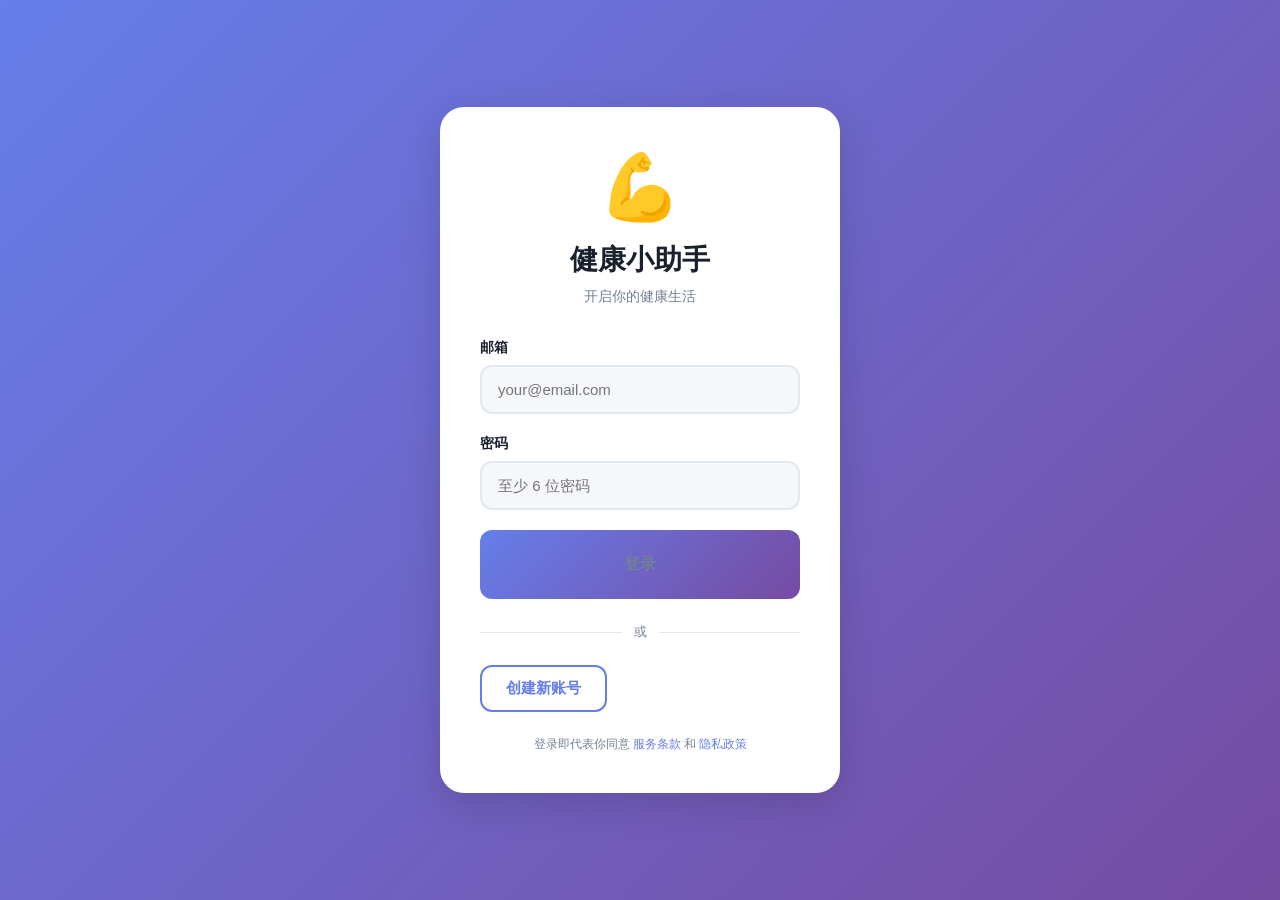
==== commit ee79a02f: "feat: 全新 UI 设计 + 用户登录系统 - 现代化渐变设计，更美观的界面 - 完整的用户登录/注册功能 - 进度环可视化目标完成度 - 优化的响应式布局 - 改进的动画效果 - 用户数据本地存" ====
--- a/index.html
+++ b/index.html
@@ -2,150 +2,359 @@
 <html lang="zh-CN">
 <head>
   <meta charset="UTF-8">
-  <meta name="viewport" content="width=device-width, initial-scale=1.0">
-  <meta name="theme-color" content="#4A90D9">
+  <meta name="viewport" content="width=device-width, initial-scale=1.0, maximum-scale=1.0, user-scalable=no">
+  <meta name="theme-color" content="#667eea">
   <meta name="apple-mobile-web-app-capable" content="yes">
   <meta name="apple-mobile-web-app-status-bar-style" content="black-translucent">
   <title>健康小助手</title>
   <link rel="manifest" href="manifest.json">
   <link rel="apple-touch-icon" href="icon-192.png">
   <link rel="stylesheet" href="style.css">
+  <link href="https://fonts.googleapis.com/css2?family=Inter:wght@300;400;500;600;700&display=swap" rel="stylesheet">
 </head>
 <body>
-  <div class="app">
-    <!-- 头部 -->
-    <header class="header">
-      <h1>💪 健康小助手</h1>
-      <p class="subtitle">你的专属健康提醒伙伴</p>
-    </header>
-
-    <!-- 通知权限 -->
-    <div id="notification-banner" class="banner hidden">
-      <p>🔔 开启通知提醒，不错过任何健康提示</p>
-      <button id="enable-notification" class="btn btn-primary">开启通知</button>
+  <!-- 登录页面 -->
+  <div id="login-page" class="page">
+    <div class="login-container">
+      <div class="login-card">
+        <div class="login-header">
+          <div class="logo">💪</div>
+          <h1>健康小助手</h1>
+          <p>开启你的健康生活</p>
+        </div>
+        
+        <form id="login-form" class="login-form">
+          <div class="form-group">
+            <label for="login-email">邮箱</label>
+            <input type="email" id="login-email" placeholder="your@email.com" required>
+          </div>
+          
+          <div class="form-group">
+            <label for="login-password">密码</label>
+            <input type="password" id="login-password" placeholder="至少 6 位密码" required minlength="6">
+          </div>
+          
+          <button type="submit" class="btn btn-primary btn-lg">
+            <span class="btn-text">登录</span>
+            <span class="btn-loader hidden">
+              <span class="spinner"></span>
+            </span>
+          </button>
+        </form>
+        
+        <div class="login-divider">
+          <span>或</span>
+        </div>
+        
+        <button id="show-register" class="btn btn-outline">
+          创建新账号
+        </button>
+        
+        <div class="login-footer">
+          <p>登录即代表你同意 <a href="#">服务条款</a> 和 <a href="#">隐私政策</a></p>
+        </div>
+      </div>
     </div>
-
-    <!-- 健康数据卡片 -->
-    <section class="card health-data">
-      <h2>📊 今日健康数据</h2>
-      <div class="stats-grid">
-        <div class="stat">
-          <div class="stat-value" id="steps-count">--</div>
-          <div class="stat-label">🚶 步数</div>
-        </div>
-        <div class="stat">
-          <div class="stat-value" id="calories-count">--</div>
-          <div class="stat-label">🔥 卡路里</div>
-        </div>
-        <div class="stat">
-          <div class="stat-value" id="distance-count">--</div>
-          <div class="stat-label">📏 距离</div>
-        </div>
-        <div class="stat">
-          <div class="stat-value" id="active-minutes">--</div>
-          <div class="stat-label">⏱️ 活动时长</div>
-        </div>
+  </div>
+
+  <!-- 注册页面 -->
+  <div id="register-page" class="page hidden">
+    <div class="login-container">
+      <div class="login-card">
+        <div class="login-header">
+          <div class="logo">🎉</div>
+          <h1>欢迎加入</h1>
+          <p>创建你的健康账号</p>
+        </div>
+        
+        <form id="register-form" class="login-form">
+          <div class="form-group">
+            <label for="register-name">昵称</label>
+            <input type="text" id="register-name" placeholder="怎么称呼你" required>
+          </div>
+          
+          <div class="form-group">
+            <label for="register-email">邮箱</label>
+            <input type="email" id="register-email" placeholder="your@email.com" required>
+          </div>
+          
+          <div class="form-group">
+            <label for="register-password">密码</label>
+            <input type="password" id="register-password" placeholder="至少 6 位密码" required minlength="6">
+          </div>
+          
+          <div class="form-group">
+            <label for="register-confirm">确认密码</label>
+            <input type="password" id="register-confirm" placeholder="再次输入密码" required>
+          </div>
+          
+          <button type="submit" class="btn btn-primary btn-lg">
+            <span class="btn-text">创建账号</span>
+            <span class="btn-loader hidden">
+              <span class="spinner"></span>
+            </span>
+          </button>
+        </form>
+        
+        <button id="show-login" class="btn btn-text">
+          已有账号？返回登录
+        </button>
       </div>
-      <button id="sync-health" class="btn btn-secondary">🔄 同步健康数据</button>
-    </section>
-
-    <!-- 提醒设置 -->
-    <section class="card reminders">
-      <h2>⏰ 提醒设置</h2>
-      
-      <div class="reminder-item">
-        <div class="reminder-info">
-          <span class="reminder-icon">💧</span>
-          <div>
-            <div class="reminder-name">喝水提醒</div>
-            <div class="reminder-desc">每 2 小时提醒你喝水</div>
-          </div>
-        </div>
-        <label class="switch">
-          <input type="checkbox" id="toggle-water" checked>
-          <span class="slider"></span>
-        </label>
+    </div>
+  </div>
+
+  <!-- 主应用页面 -->
+  <div id="app-page" class="page hidden">
+    <div class="app">
+      <!-- 头部 -->
+      <header class="header">
+        <div class="header-top">
+          <div class="user-info">
+            <div class="avatar" id="user-avatar">👤</div>
+            <div class="user-details">
+              <span class="greeting">早上好</span>
+              <h2 id="user-name">用户</h2>
+            </div>
+          </div>
+          <button id="logout-btn" class="btn-icon" title="退出登录">
+            <svg width="24" height="24" viewBox="0 0 24 24" fill="none" stroke="currentColor" stroke-width="2">
+              <path d="M9 21H5a2 2 0 0 1-2-2V5a2 2 0 0 1 2-2h4"></path>
+              <polyline points="16 17 21 12 16 7"></polyline>
+              <line x1="21" y1="12" x2="9" y2="12"></line>
+            </svg>
+          </button>
+        </div>
+        <p class="date" id="current-date">3 月 1 日 星期日</p>
+      </header>
+
+      <!-- 通知权限 -->
+      <div id="notification-banner" class="banner hidden">
+        <div class="banner-content">
+          <span class="banner-icon">🔔</span>
+          <span class="banner-text">开启通知提醒，不错过任何健康提示</span>
+        </div>
+        <button id="enable-notification" class="btn btn-sm">开启</button>
       </div>
 
-      <div class="reminder-item">
-        <div class="reminder-info">
-          <span class="reminder-icon">🧘</span>
-          <div>
-            <div class="reminder-name">起身活动</div>
-            <div class="reminder-desc">每 1 小时提醒活动身体</div>
-          </div>
-        </div>
-        <label class="switch">
-          <input type="checkbox" id="toggle-move" checked>
-          <span class="slider"></span>
-        </label>
-      </div>
-
-      <div class="reminder-item">
-        <div class="reminder-info">
-          <span class="reminder-icon">👁️</span>
-          <div>
-            <div class="reminder-name">眼睛休息</div>
-            <div class="reminder-desc">每 30 分钟提醒看远处</div>
-          </div>
-        </div>
-        <label class="switch">
-          <input type="checkbox" id="toggle-eyes" checked>
-          <span class="slider"></span>
-        </label>
-      </div>
-
-      <div class="reminder-item">
-        <div class="reminder-info">
-          <span class="reminder-icon">😴</span>
-          <div>
-            <div class="reminder-name">睡觉提醒</div>
-            <div class="reminder-desc">晚上 11 点提醒睡觉</div>
-          </div>
-        </div>
-        <label class="switch">
-          <input type="checkbox" id="toggle-sleep" checked>
-          <span class="slider"></span>
-        </label>
-      </div>
-    </section>
-
-    <!-- 免打扰时段 -->
-    <section class="card dnd-mode">
-      <h2>🌙 免打扰时段</h2>
-      <div class="time-range">
-        <input type="time" id="dnd-start" value="23:00">
-        <span>至</span>
-        <input type="time" id="dnd-end" value="07:00">
-      </div>
-      <p class="hint">此时间段内不会发送提醒</p>
-    </section>
-
-    <!-- 统计 -->
-    <section class="card stats">
-      <h2>📈 本周统计</h2>
-      <div class="week-stats">
-        <div class="day-stat">
-          <span class="day-name">今天</span>
-          <div class="day-bar"><div class="bar-fill" style="height: 80%"></div></div>
-        </div>
-        <div class="day-stat">
-          <span class="day-name">昨天</span>
-          <div class="day-bar"><div class="bar-fill" style="height: 60%"></div></div>
-        </div>
-        <div class="day-stat">
-          <span class="day-name">前天</span>
-          <div class="day-bar"><div class="bar-fill" style="height: 75%"></div></div>
-        </div>
-      </div>
-      <p class="stat-summary">连续达标 <strong id="streak-days">3</strong> 天 🔥</p>
-    </section>
-
-    <!-- 底部 -->
-    <footer class="footer">
-      <p>Made with ❤️ for your health</p>
-    </footer>
+      <!-- 健康数据卡片 -->
+      <section class="card health-data featured">
+        <div class="card-header">
+          <h2>📊 今日健康</h2>
+          <button id="sync-health" class="btn-icon btn-sm" title="同步数据">
+            <svg width="20" height="20" viewBox="0 0 24 24" fill="none" stroke="currentColor" stroke-width="2">
+              <polyline points="23 4 23 10 17 10"></polyline>
+              <polyline points="1 20 1 14 7 14"></polyline>
+              <path d="M3.51 9a9 9 0 0 1 14.85-3.36L23 10M1 14l4.64 4.36A9 9 0 0 0 20.49 15"></path>
+            </svg>
+          </button>
+        </div>
+        <div class="stats-grid">
+          <div class="stat-card">
+            <div class="stat-icon">🚶</div>
+            <div class="stat-value" id="steps-count">--</div>
+            <div class="stat-label">步数</div>
+            <div class="stat-goal">目标：8000</div>
+          </div>
+          <div class="stat-card">
+            <div class="stat-icon">🔥</div>
+            <div class="stat-value" id="calories-count">--</div>
+            <div class="stat-label">卡路里</div>
+            <div class="stat-goal">目标：500</div>
+          </div>
+          <div class="stat-card">
+            <div class="stat-icon">📏</div>
+            <div class="stat-value" id="distance-count">--</div>
+            <div class="stat-label">距离 (km)</div>
+            <div class="stat-goal">目标：5</div>
+          </div>
+          <div class="stat-card">
+            <div class="stat-icon">⏱️</div>
+            <div class="stat-value" id="active-minutes">--</div>
+            <div class="stat-label">活动 (分钟)</div>
+            <div class="stat-goal">目标：30</div>
+          </div>
+        </div>
+      </section>
+
+      <!-- 进度环 -->
+      <section class="card progress-section">
+        <div class="card-header">
+          <h2>🎯 今日目标</h2>
+        </div>
+        <div class="progress-rings">
+          <div class="progress-ring-container">
+            <svg class="progress-ring" width="120" height="120">
+              <circle class="progress-ring-bg" cx="60" cy="60" r="52"/>
+              <circle class="progress-ring-fill" id="steps-progress" cx="60" cy="60" r="52"/>
+            </svg>
+            <div class="progress-center">
+              <span class="progress-value" id="steps-percent">0%</span>
+              <span class="progress-label">步数</span>
+            </div>
+          </div>
+          <div class="progress-ring-container">
+            <svg class="progress-ring" width="120" height="120">
+              <circle class="progress-ring-bg" cx="60" cy="60" r="52"/>
+              <circle class="progress-ring-fill" id="calories-progress" cx="60" cy="60" r="52"/>
+            </svg>
+            <div class="progress-center">
+              <span class="progress-value" id="calories-percent">0%</span>
+              <span class="progress-label">卡路里</span>
+            </div>
+          </div>
+        </div>
+      </section>
+
+      <!-- 提醒设置 -->
+      <section class="card reminders">
+        <div class="card-header">
+          <h2>⏰ 智能提醒</h2>
+          <span class="badge" id="active-reminders-count">4 个开启</span>
+        </div>
+        
+        <div class="reminder-list">
+          <div class="reminder-item">
+            <div class="reminder-icon-container">
+              <span class="reminder-icon">💧</span>
+            </div>
+            <div class="reminder-info">
+              <div class="reminder-name">喝水提醒</div>
+              <div class="reminder-desc">每 2 小时提醒你补充水分</div>
+            </div>
+            <label class="switch">
+              <input type="checkbox" id="toggle-water" checked>
+              <span class="slider"></span>
+            </label>
+          </div>
+
+          <div class="reminder-item">
+            <div class="reminder-icon-container">
+              <span class="reminder-icon">🧘</span>
+            </div>
+            <div class="reminder-info">
+              <div class="reminder-name">起身活动</div>
+              <div class="reminder-desc">每小时提醒活动身体</div>
+            </div>
+            <label class="switch">
+              <input type="checkbox" id="toggle-move" checked>
+              <span class="slider"></span>
+            </label>
+          </div>
+
+          <div class="reminder-item">
+            <div class="reminder-icon-container">
+              <span class="reminder-icon">👁️</span>
+            </div>
+            <div class="reminder-info">
+              <div class="reminder-name">眼睛休息</div>
+              <div class="reminder-desc">每 30 分钟保护视力</div>
+            </div>
+            <label class="switch">
+              <input type="checkbox" id="toggle-eyes" checked>
+              <span class="slider"></span>
+            </label>
+          </div>
+
+          <div class="reminder-item">
+            <div class="reminder-icon-container">
+              <span class="reminder-icon">😴</span>
+            </div>
+            <div class="reminder-info">
+              <div class="reminder-name">睡觉提醒</div>
+              <div class="reminder-desc">晚上 11 点提醒你休息</div>
+            </div>
+            <label class="switch">
+              <input type="checkbox" id="toggle-sleep" checked>
+              <span class="slider"></span>
+            </label>
+          </div>
+        </div>
+      </section>
+
+      <!-- 免打扰时段 -->
+      <section class="card dnd-mode">
+        <div class="card-header">
+          <h2>🌙 免打扰时段</h2>
+        </div>
+        <div class="time-range">
+          <div class="time-input">
+            <label>开始</label>
+            <input type="time" id="dnd-start" value="23:00">
+          </div>
+          <div class="time-divider">至</div>
+          <div class="time-input">
+            <label>结束</label>
+            <input type="time" id="dnd-end" value="07:00">
+          </div>
+        </div>
+        <p class="hint">此时间段内不会发送提醒</p>
+      </section>
+
+      <!-- 周统计 -->
+      <section class="card stats">
+        <div class="card-header">
+          <h2>📈 本周统计</h2>
+          <select class="stats-filter" id="stats-filter">
+            <option value="steps">步数</option>
+            <option value="calories">卡路里</option>
+            <option value="active">活动时长</option>
+          </select>
+        </div>
+        <div class="week-stats">
+          <div class="day-stat">
+            <span class="day-name">一</span>
+            <div class="day-bar"><div class="bar-fill" style="height: 65%"></div></div>
+          </div>
+          <div class="day-stat">
+            <span class="day-name">二</span>
+            <div class="day-bar"><div class="bar-fill" style="height: 80%"></div></div>
+          </div>
+          <div class="day-stat">
+            <span class="day-name">三</span>
+            <div class="day-bar"><div class="bar-fill" style="height: 45%"></div></div>
+          </div>
+          <div class="day-stat">
+            <span class="day-name">四</span>
+            <div class="day-bar"><div class="bar-fill" style="height: 90%"></div></div>
+          </div>
+          <div class="day-stat">
+            <span class="day-name">五</span>
+            <div class="day-bar"><div class="bar-fill" style="height: 70%"></div></div>
+          </div>
+          <div class="day-stat">
+            <span class="day-name">六</span>
+            <div class="day-bar"><div class="bar-fill" style="height: 55%"></div></div>
+          </div>
+          <div class="day-stat today">
+            <span class="day-name">日</span>
+            <div class="day-bar"><div class="bar-fill" style="height: 60%"></div></div>
+          </div>
+        </div>
+        <div class="stat-summary">
+          <div class="summary-item">
+            <span class="summary-label">连续达标</span>
+            <span class="summary-value" id="streak-days">3</span>
+            <span class="summary-unit">天</span>
+            <span class="summary-fire">🔥</span>
+          </div>
+          <div class="summary-item">
+            <span class="summary-label">本周平均</span>
+            <span class="summary-value" id="weekly-average">6,420</span>
+            <span class="summary-unit">步</span>
+          </div>
+        </div>
+      </section>
+
+      <!-- 底部 -->
+      <footer class="footer">
+        <p>Made with ❤️ for your health</p>
+        <p class="version">v1.1.0</p>
+      </footer>
+    </div>
   </div>
+
+  <!-- Toast 通知 -->
+  <div id="toast-container" class="toast-container"></div>
 
   <script src="app.js"></script>
 </body>
--- a/style.css
+++ b/style.css
@@ -1,173 +1,551 @@
+/* ===== 基础样式 ===== */
 * {
   margin: 0;
   padding: 0;
   box-sizing: border-box;
 }
 
+:root {
+  --primary-gradient: linear-gradient(135deg, #667eea 0%, #764ba2 100%);
+  --secondary-gradient: linear-gradient(135deg, #f093fb 0%, #f5576c 100%);
+  --success-gradient: linear-gradient(135deg, #4facfe 0%, #00f2fe 100%);
+  --card-bg: #ffffff;
+  --bg-color: #f5f7fa;
+  --text-primary: #1a202c;
+  --text-secondary: #718096;
+  --border-color: #e2e8f0;
+  --shadow-sm: 0 1px 3px rgba(0,0,0,0.08);
+  --shadow-md: 0 4px 12px rgba(0,0,0,0.1);
+  --shadow-lg: 0 10px 40px rgba(0,0,0,0.15);
+  --radius-sm: 8px;
+  --radius-md: 12px;
+  --radius-lg: 16px;
+  --radius-xl: 24px;
+}
+
 body {
-  font-family: -apple-system, BlinkMacSystemFont, 'Segoe UI', Roboto, 'Helvetica Neue', Arial, sans-serif;
-  background: linear-gradient(135deg, #667eea 0%, #764ba2 100%);
+  font-family: 'Inter', -apple-system, BlinkMacSystemFont, 'Segoe UI', Roboto, sans-serif;
+  background: var(--bg-color);
   min-height: 100vh;
+  color: var(--text-primary);
+  -webkit-font-smoothing: antialiased;
+  -moz-osx-font-smoothing: grayscale;
+}
+
+.page {
+  min-height: 100vh;
+  transition: opacity 0.3s ease;
+}
+
+.page.hidden {
+  display: none;
+}
+
+/* ===== 登录页面 ===== */
+.login-container {
+  min-height: 100vh;
+  display: flex;
+  align-items: center;
+  justify-content: center;
   padding: 20px;
-  color: #333;
-}
-
+  background: var(--primary-gradient);
+}
+
+.login-card {
+  background: white;
+  border-radius: var(--radius-xl);
+  padding: 40px;
+  width: 100%;
+  max-width: 400px;
+  box-shadow: var(--shadow-lg);
+  animation: slideUp 0.5s ease;
+}
+
+@keyframes slideUp {
+  from {
+    opacity: 0;
+    transform: translateY(30px);
+  }
+  to {
+    opacity: 1;
+    transform: translateY(0);
+  }
+}
+
+.login-header {
+  text-align: center;
+  margin-bottom: 32px;
+}
+
+.logo {
+  font-size: 64px;
+  margin-bottom: 16px;
+  animation: bounce 1s ease infinite;
+}
+
+@keyframes bounce {
+  0%, 100% { transform: translateY(0); }
+  50% { transform: translateY(-10px); }
+}
+
+.login-header h1 {
+  font-size: 28px;
+  font-weight: 700;
+  color: var(--text-primary);
+  margin-bottom: 8px;
+}
+
+.login-header p {
+  color: var(--text-secondary);
+  font-size: 14px;
+}
+
+/* ===== 表单样式 ===== */
+.login-form {
+  margin-bottom: 24px;
+}
+
+.form-group {
+  margin-bottom: 20px;
+}
+
+.form-group label {
+  display: block;
+  font-size: 14px;
+  font-weight: 600;
+  color: var(--text-primary);
+  margin-bottom: 8px;
+}
+
+.form-group input {
+  width: 100%;
+  padding: 14px 16px;
+  border: 2px solid var(--border-color);
+  border-radius: var(--radius-md);
+  font-size: 15px;
+  transition: all 0.2s;
+  background: var(--bg-color);
+}
+
+.form-group input:focus {
+  outline: none;
+  border-color: #667eea;
+  background: white;
+  box-shadow: 0 0 0 3px rgba(102, 126, 234, 0.1);
+}
+
+/* ===== 按钮样式 ===== */
+.btn {
+  padding: 12px 24px;
+  border: none;
+  border-radius: var(--radius-md);
+  font-size: 15px;
+  font-weight: 600;
+  cursor: pointer;
+  transition: all 0.2s;
+  display: inline-flex;
+  align-items: center;
+  justify-content: center;
+  gap: 8px;
+}
+
+.btn:disabled {
+  opacity: 0.6;
+  cursor: not-allowed;
+}
+
+.btn-primary {
+  background: var(--primary-gradient);
+  color: white;
+}
+
+.btn-primary:hover:not(:disabled) {
+  transform: translateY(-2px);
+  box-shadow: var(--shadow-md);
+}
+
+.btn-outline {
+  background: transparent;
+  color: #667eea;
+  border: 2px solid #667eea;
+}
+
+.btn-outline:hover {
+  background: rgba(102, 126, 234, 0.05);
+}
+
+.btn-text {
+  background: transparent;
+  color: var(--text-secondary);
+  padding: 8px 16px;
+}
+
+.btn-text:hover {
+  color: var(--text-primary);
+}
+
+.btn-sm {
+  padding: 8px 16px;
+  font-size: 14px;
+}
+
+.btn-lg {
+  width: 100%;
+  padding: 16px;
+  font-size: 16px;
+  position: relative;
+}
+
+.btn-icon {
+  background: transparent;
+  border: none;
+  cursor: pointer;
+  padding: 8px;
+  border-radius: var(--radius-sm);
+  color: var(--text-secondary);
+  transition: all 0.2s;
+}
+
+.btn-icon:hover {
+  background: rgba(0,0,0,0.05);
+  color: var(--text-primary);
+}
+
+.btn-loader {
+  display: inline-flex;
+}
+
+.btn-loader.hidden {
+  display: none;
+}
+
+.spinner {
+  width: 20px;
+  height: 20px;
+  border: 2px solid rgba(255,255,255,0.3);
+  border-top-color: white;
+  border-radius: 50%;
+  animation: spin 0.8s linear infinite;
+}
+
+@keyframes spin {
+  to { transform: rotate(360deg); }
+}
+
+/* ===== 分隔线 ===== */
+.login-divider {
+  display: flex;
+  align-items: center;
+  margin: 24px 0;
+  color: var(--text-secondary);
+  font-size: 13px;
+}
+
+.login-divider::before,
+.login-divider::after {
+  content: '';
+  flex: 1;
+  height: 1px;
+  background: var(--border-color);
+}
+
+.login-divider span {
+  padding: 0 12px;
+}
+
+/* ===== 登录底部 ===== */
+.login-footer {
+  margin-top: 24px;
+  text-align: center;
+  font-size: 12px;
+  color: var(--text-secondary);
+}
+
+.login-footer a {
+  color: #667eea;
+  text-decoration: none;
+}
+
+.login-footer a:hover {
+  text-decoration: underline;
+}
+
+/* ===== 主应用样式 ===== */
 .app {
   max-width: 480px;
   margin: 0 auto;
-}
-
-/* 头部 */
+  padding: 20px;
+}
+
+/* ===== 头部 ===== */
 .header {
-  text-align: center;
+  margin-bottom: 20px;
+}
+
+.header-top {
+  display: flex;
+  justify-content: space-between;
+  align-items: center;
+  margin-bottom: 12px;
+}
+
+.user-info {
+  display: flex;
+  align-items: center;
+  gap: 12px;
+}
+
+.avatar {
+  width: 48px;
+  height: 48px;
+  border-radius: 50%;
+  background: var(--primary-gradient);
+  display: flex;
+  align-items: center;
+  justify-content: center;
+  font-size: 24px;
   color: white;
-  margin-bottom: 20px;
-}
-
-.header h1 {
-  font-size: 28px;
+}
+
+.user-details {
+  display: flex;
+  flex-direction: column;
+}
+
+.greeting {
+  font-size: 13px;
+  color: var(--text-secondary);
+}
+
+.user-details h2 {
+  font-size: 20px;
   font-weight: 700;
-  margin-bottom: 8px;
-  text-shadow: 0 2px 4px rgba(0,0,0,0.2);
-}
-
-.subtitle {
+  color: var(--text-primary);
+}
+
+.date {
   font-size: 14px;
-  opacity: 0.9;
-}
-
-/* 卡片通用样式 */
+  color: var(--text-secondary);
+}
+
+/* ===== 通知横幅 ===== */
+.banner {
+  background: var(--success-gradient);
+  color: white;
+  padding: 14px 16px;
+  border-radius: var(--radius-md);
+  margin-bottom: 16px;
+  display: flex;
+  justify-content: space-between;
+  align-items: center;
+  box-shadow: var(--shadow-md);
+}
+
+.banner.hidden {
+  display: none;
+}
+
+.banner-content {
+  display: flex;
+  align-items: center;
+  gap: 10px;
+}
+
+.banner-icon {
+  font-size: 20px;
+}
+
+.banner-text {
+  font-size: 14px;
+}
+
+/* ===== 卡片样式 ===== */
 .card {
-  background: white;
-  border-radius: 16px;
+  background: var(--card-bg);
+  border-radius: var(--radius-lg);
   padding: 20px;
   margin-bottom: 16px;
-  box-shadow: 0 4px 12px rgba(0,0,0,0.15);
-}
-
-.card h2 {
+  box-shadow: var(--shadow-sm);
+}
+
+.card-header {
+  display: flex;
+  justify-content: space-between;
+  align-items: center;
+  margin-bottom: 16px;
+}
+
+.card-header h2 {
   font-size: 18px;
-  margin-bottom: 16px;
-  color: #333;
-}
-
-/* 通知横幅 */
-.banner {
-  background: linear-gradient(135deg, #4A90D9 0%, #67B26F 100%);
+  font-weight: 700;
+  color: var(--text-primary);
+}
+
+.badge {
+  background: rgba(102, 126, 234, 0.1);
+  color: #667eea;
+  padding: 4px 10px;
+  border-radius: 20px;
+  font-size: 12px;
+  font-weight: 600;
+}
+
+/* ===== 健康数据 ===== */
+.health-data.featured {
+  background: var(--primary-gradient);
   color: white;
-  padding: 16px;
-  border-radius: 12px;
-  margin-bottom: 16px;
-  display: flex;
-  justify-content: space-between;
-  align-items: center;
-}
-
-.banner.hidden {
-  display: none;
-}
-
-.banner p {
-  font-size: 14px;
-  flex: 1;
-}
-
-/* 按钮 */
-.btn {
-  padding: 10px 20px;
-  border: none;
-  border-radius: 8px;
-  font-size: 14px;
-  font-weight: 600;
-  cursor: pointer;
-  transition: all 0.2s;
-}
-
-.btn-primary {
-  background: white;
-  color: #4A90D9;
-}
-
-.btn-primary:hover {
-  transform: scale(1.05);
-}
-
-.btn-secondary {
-  background: #f0f0f0;
-  color: #333;
-  width: 100%;
-  margin-top: 12px;
-}
-
-.btn-secondary:hover {
-  background: #e0e0e0;
-}
-
-/* 健康数据统计 */
+}
+
+.health-data.featured .card-header h2 {
+  color: white;
+}
+
 .stats-grid {
   display: grid;
   grid-template-columns: repeat(2, 1fr);
-  gap: 16px;
-}
-
-.stat {
+  gap: 12px;
+}
+
+.stat-card {
+  background: rgba(255,255,255,0.15);
+  backdrop-filter: blur(10px);
+  border-radius: var(--radius-md);
+  padding: 16px;
   text-align: center;
-  padding: 16px;
-  background: linear-gradient(135deg, #f5f7fa 0%, #e4e8ec 100%);
-  border-radius: 12px;
+}
+
+.stat-icon {
+  font-size: 24px;
+  margin-bottom: 8px;
 }
 
 .stat-value {
   font-size: 24px;
   font-weight: 700;
-  color: #4A90D9;
   margin-bottom: 4px;
 }
 
 .stat-label {
   font-size: 12px;
-  color: #666;
-}
-
-/* 提醒项 */
+  opacity: 0.9;
+  margin-bottom: 4px;
+}
+
+.stat-goal {
+  font-size: 11px;
+  opacity: 0.7;
+}
+
+/* ===== 进度环 ===== */
+.progress-section {
+  text-align: center;
+}
+
+.progress-rings {
+  display: flex;
+  justify-content: space-around;
+  padding: 10px 0;
+}
+
+.progress-ring-container {
+  position: relative;
+}
+
+.progress-ring {
+  transform: rotate(-90deg);
+}
+
+.progress-ring-bg {
+  fill: none;
+  stroke: #e2e8f0;
+  stroke-width: 8;
+}
+
+.progress-ring-fill {
+  fill: none;
+  stroke: url(#gradient);
+  stroke-width: 8;
+  stroke-linecap: round;
+  transition: stroke-dashoffset 0.5s ease;
+}
+
+.progress-center {
+  position: absolute;
+  top: 50%;
+  left: 50%;
+  transform: translate(-50%, -50%);
+  display: flex;
+  flex-direction: column;
+  align-items: center;
+}
+
+.progress-value {
+  font-size: 20px;
+  font-weight: 700;
+  color: var(--text-primary);
+}
+
+.progress-label {
+  font-size: 11px;
+  color: var(--text-secondary);
+}
+
+/* ===== 提醒列表 ===== */
+.reminder-list {
+  display: flex;
+  flex-direction: column;
+}
+
 .reminder-item {
   display: flex;
-  justify-content: space-between;
-  align-items: center;
-  padding: 12px 0;
-  border-bottom: 1px solid #eee;
+  align-items: center;
+  padding: 14px 0;
+  border-bottom: 1px solid var(--border-color);
+  transition: all 0.2s;
 }
 
 .reminder-item:last-child {
   border-bottom: none;
 }
 
+.reminder-item:hover {
+  transform: translateX(4px);
+}
+
+.reminder-icon-container {
+  width: 44px;
+  height: 44px;
+  border-radius: var(--radius-md);
+  background: var(--bg-color);
+  display: flex;
+  align-items: center;
+  justify-content: center;
+  margin-right: 12px;
+  font-size: 22px;
+}
+
 .reminder-info {
-  display: flex;
-  align-items: center;
-  gap: 12px;
-}
-
-.reminder-icon {
-  font-size: 24px;
+  flex: 1;
 }
 
 .reminder-name {
   font-weight: 600;
   font-size: 15px;
+  color: var(--text-primary);
 }
 
 .reminder-desc {
   font-size: 12px;
-  color: #888;
+  color: var(--text-secondary);
   margin-top: 2px;
 }
 
-/* 开关样式 */
+/* ===== 开关 ===== */
 .switch {
   position: relative;
   width: 50px;
   height: 28px;
+  flex-shrink: 0;
 }
 
 .switch input {
@@ -179,11 +557,8 @@
 .slider {
   position: absolute;
   cursor: pointer;
-  top: 0;
-  left: 0;
-  right: 0;
-  bottom: 0;
-  background-color: #ccc;
+  inset: 0;
+  background-color: var(--border-color);
   transition: 0.3s;
   border-radius: 28px;
 }
@@ -198,44 +573,63 @@
   background-color: white;
   transition: 0.3s;
   border-radius: 50%;
+  box-shadow: var(--shadow-sm);
 }
 
 input:checked + .slider {
-  background-color: #4A90D9;
+  background: var(--primary-gradient);
 }
 
 input:checked + .slider:before {
   transform: translateX(22px);
 }
 
-/* 免打扰时段 */
+/* ===== 免打扰时段 ===== */
 .time-range {
   display: flex;
   align-items: center;
   gap: 12px;
-  margin-bottom: 8px;
-}
-
-.time-range input[type="time"] {
+  margin-bottom: 12px;
+}
+
+.time-input {
   flex: 1;
+}
+
+.time-input label {
+  display: block;
+  font-size: 12px;
+  color: var(--text-secondary);
+  margin-bottom: 6px;
+}
+
+.time-input input[type="time"] {
+  width: 100%;
   padding: 10px;
-  border: 1px solid #ddd;
-  border-radius: 8px;
-  font-size: 16px;
+  border: 1px solid var(--border-color);
+  border-radius: var(--radius-sm);
+  font-size: 15px;
+  background: white;
+}
+
+.time-divider {
+  color: var(--text-secondary);
+  font-size: 14px;
+  padding-top: 22px;
 }
 
 .hint {
   font-size: 12px;
-  color: #888;
-}
-
-/* 周统计 */
+  color: var(--text-secondary);
+}
+
+/* ===== 周统计 ===== */
 .week-stats {
   display: flex;
-  justify-content: space-around;
+  justify-content: space-between;
   align-items: flex-end;
-  height: 120px;
-  padding: 16px 0;
+  height: 140px;
+  padding: 16px 4px;
 }
 
 .day-stat {
@@ -243,83 +637,172 @@
   flex-direction: column;
   align-items: center;
   gap: 8px;
+  flex: 1;
 }
 
 .day-name {
   font-size: 12px;
-  color: #666;
+  color: var(--text-secondary);
 }
 
 .day-bar {
-  width: 40px;
-  height: 80px;
-  background: #f0f0f0;
-  border-radius: 8px 8px 0 0;
+  width: 32px;
+  height: 100px;
+  background: var(--bg-color);
+  border-radius: var(--radius-sm);
   position: relative;
   overflow: hidden;
+}
+
+.day-stat.today .day-bar {
+  background: rgba(102, 126, 234, 0.1);
 }
 
 .bar-fill {
   position: absolute;
   bottom: 0;
   width: 100%;
-  background: linear-gradient(180deg, #4A90D9 0%, #67B26F 100%);
-  border-radius: 8px 8px 0 0;
+  background: var(--primary-gradient);
+  border-radius: var(--radius-sm);
+  transition: height 0.5s ease;
 }
 
 .stat-summary {
-  text-align: center;
-  font-size: 14px;
-  color: #666;
-  margin-top: 12px;
-}
-
-.stat-summary strong {
-  color: #ff6b6b;
-}
-
-/* 底部 */
+  display: flex;
+  justify-content: space-around;
+  padding-top: 16px;
+  border-top: 1px solid var(--border-color);
+}
+
+.summary-item {
+  display: flex;
+  align-items: baseline;
+  gap: 6px;
+}
+
+.summary-label {
+  font-size: 13px;
+  color: var(--text-secondary);
+}
+
+.summary-value {
+  font-size: 20px;
+  font-weight: 700;
+  color: var(--text-primary);
+}
+
+.summary-unit {
+  font-size: 13px;
+  color: var(--text-secondary);
+}
+
+.summary-fire {
+  font-size: 16px;
+}
+
+.stats-filter {
+  padding: 6px 12px;
+  border: 1px solid var(--border-color);
+  border-radius: var(--radius-sm);
+  font-size: 13px;
+  background: white;
+  color: var(--text-primary);
+  cursor: pointer;
+}
+
+/* ===== 底部 ===== */
 .footer {
   text-align: center;
-  color: white;
+  color: var(--text-secondary);
   font-size: 12px;
-  opacity: 0.8;
-  margin-top: 20px;
-  padding-bottom: 20px;
-}
-
-/* 通知弹窗 */
-.notification-toast {
+  margin-top: 24px;
+  padding-bottom: 24px;
+}
+
+.version {
+  font-size: 11px;
+  opacity: 0.7;
+  margin-top: 4px;
+}
+
+/* ===== Toast 通知 ===== */
+.toast-container {
   position: fixed;
   top: 20px;
   left: 50%;
   transform: translateX(-50%);
+  z-index: 1000;
+  display: flex;
+  flex-direction: column;
+  gap: 10px;
+}
+
+.toast {
   background: white;
-  padding: 16px 24px;
-  border-radius: 12px;
-  box-shadow: 0 4px 20px rgba(0,0,0,0.2);
-  z-index: 1000;
+  padding: 14px 20px;
+  border-radius: var(--radius-md);
+  box-shadow: var(--shadow-lg);
   display: flex;
   align-items: center;
   gap: 12px;
+  min-width: 280px;
   animation: slideDown 0.3s ease;
+  border-left: 4px solid;
+}
+
+.toast.success {
+  border-left-color: #48bb78;
+}
+
+.toast.warning {
+  border-left-color: #ed8936;
+}
+
+.toast.error {
+  border-left-color: #f56565;
 }
 
 @keyframes slideDown {
   from {
     opacity: 0;
-    transform: translateX(-50%) translateY(-20px);
+    transform: translateY(-20px);
   }
   to {
     opacity: 1;
-    transform: translateX(-50%) translateY(0);
+    transform: translateY(0);
   }
 }
 
-.notification-toast.success {
-  border-left: 4px solid #4A90D9;
-}
-
-.notification-toast.warning {
-  border-left: 4px solid #ff9800;
-}
+.toast-icon {
+  font-size: 20px;
+}
+
+.toast-message {
+  flex: 1;
+  font-size: 14px;
+  color: var(--text-primary);
+}
+
+/* ===== 响应式 ===== */
+@media (max-width: 480px) {
+  .login-card {
+    padding: 32px 24px;
+  }
+  
+  .app {
+    padding: 16px;
+  }
+  
+  .stats-grid {
+    grid-template-columns: repeat(2, 1fr);
+    gap: 10px;
+  }
+  
+  .stat-card {
+    padding: 12px;
+  }
+  
+  .progress-rings {
+    gap: 20px;
+  }
+}
